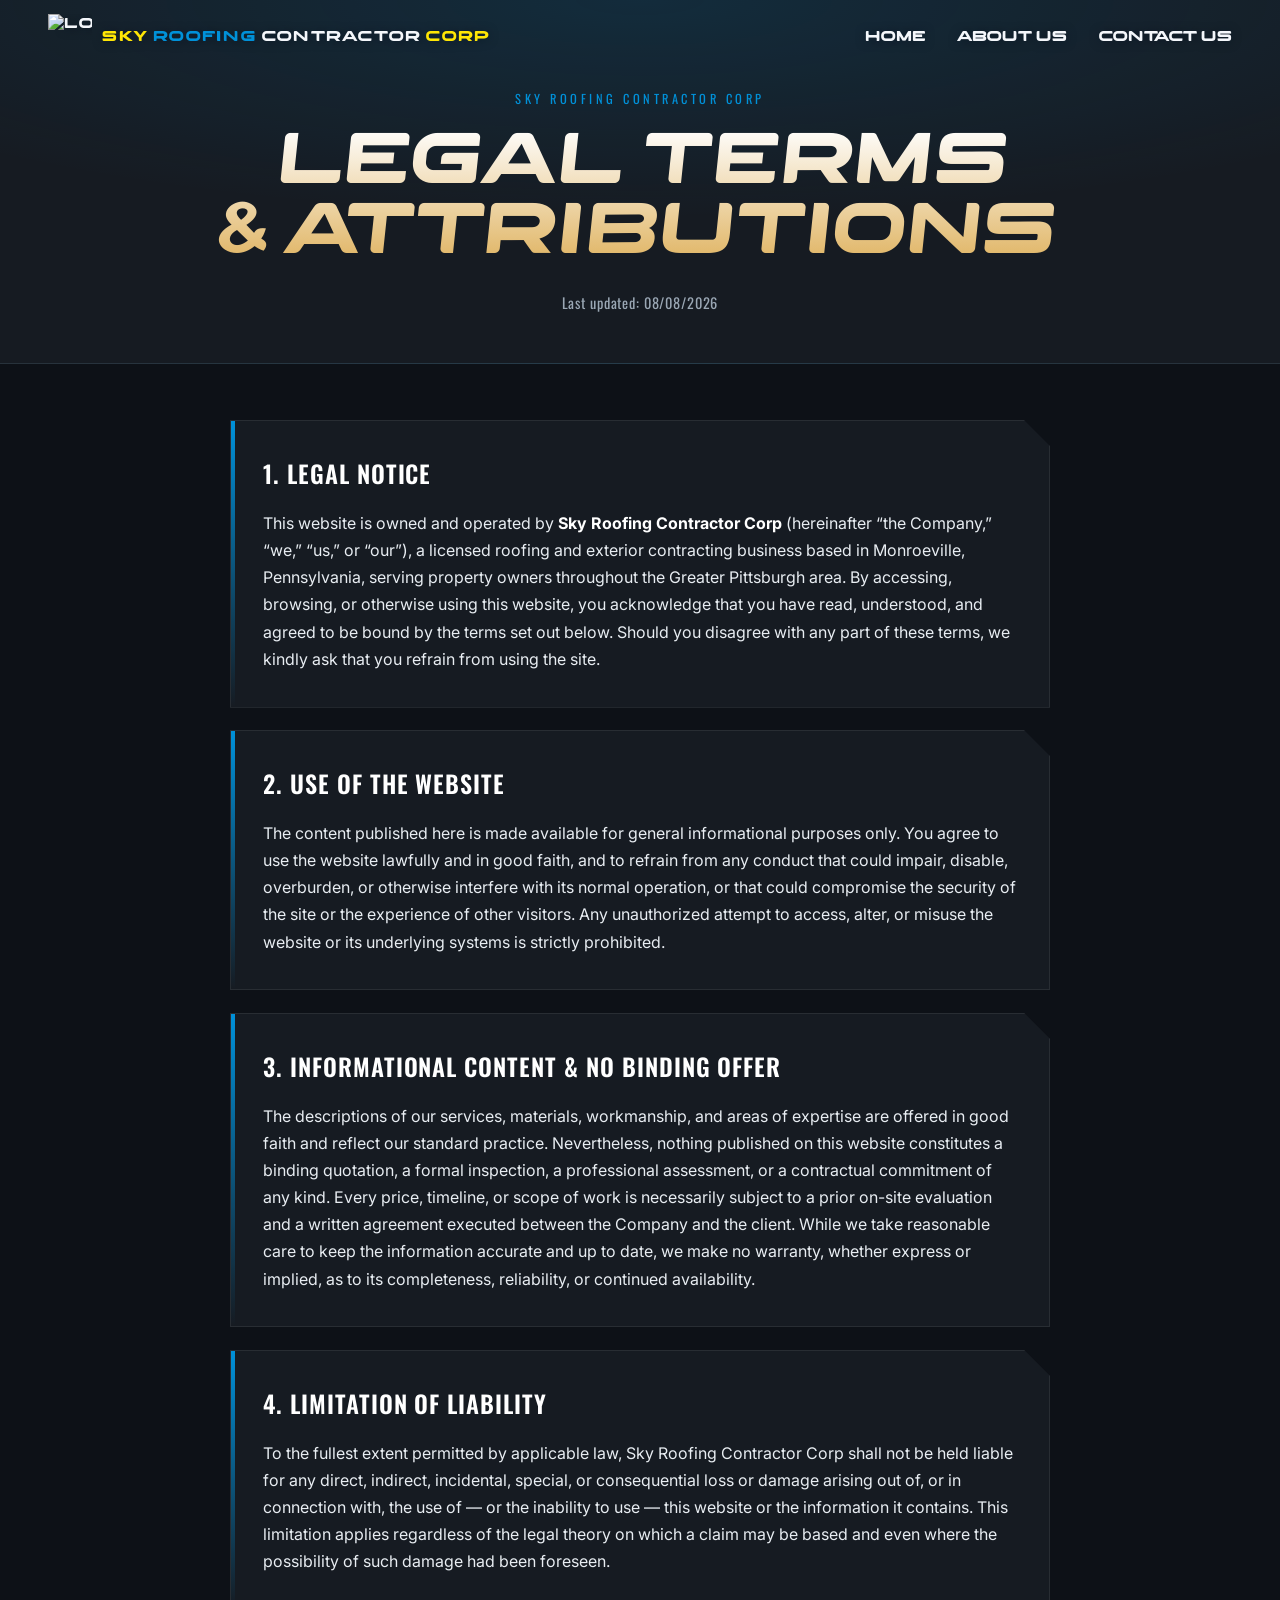
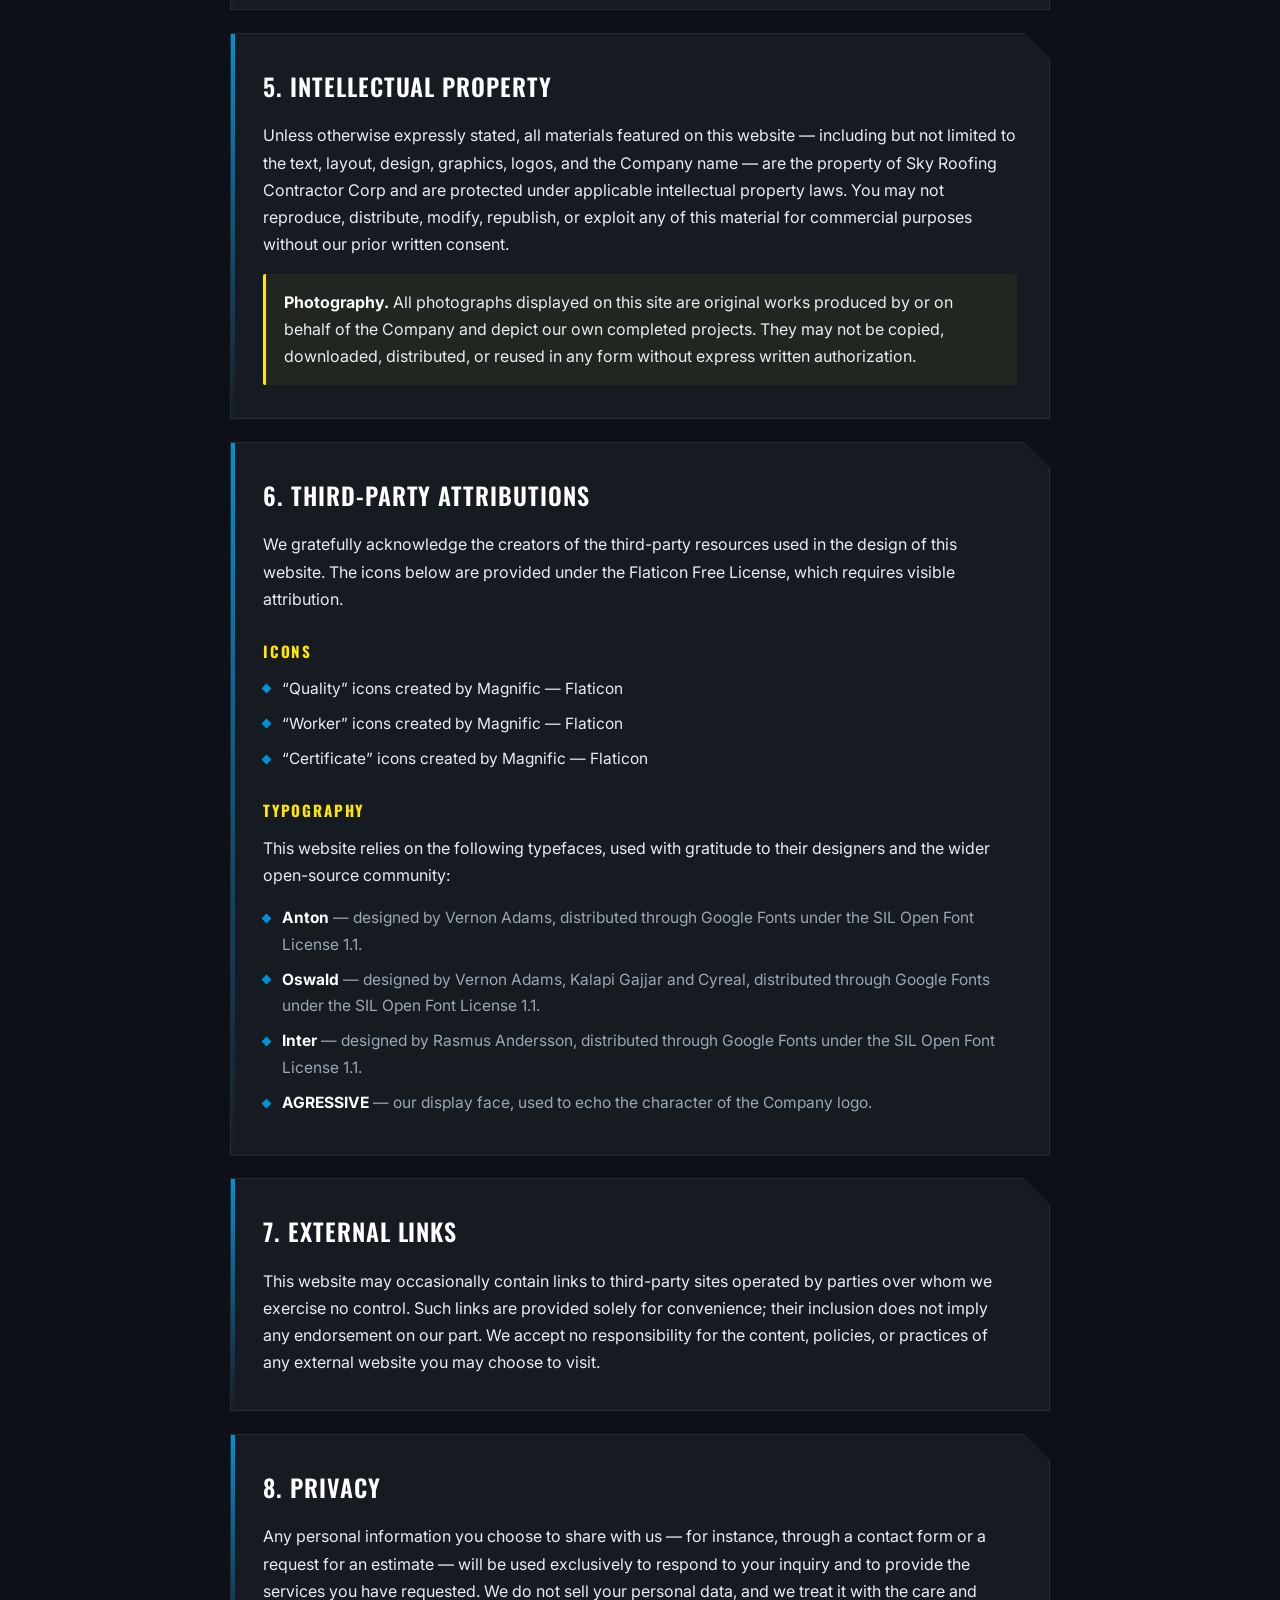
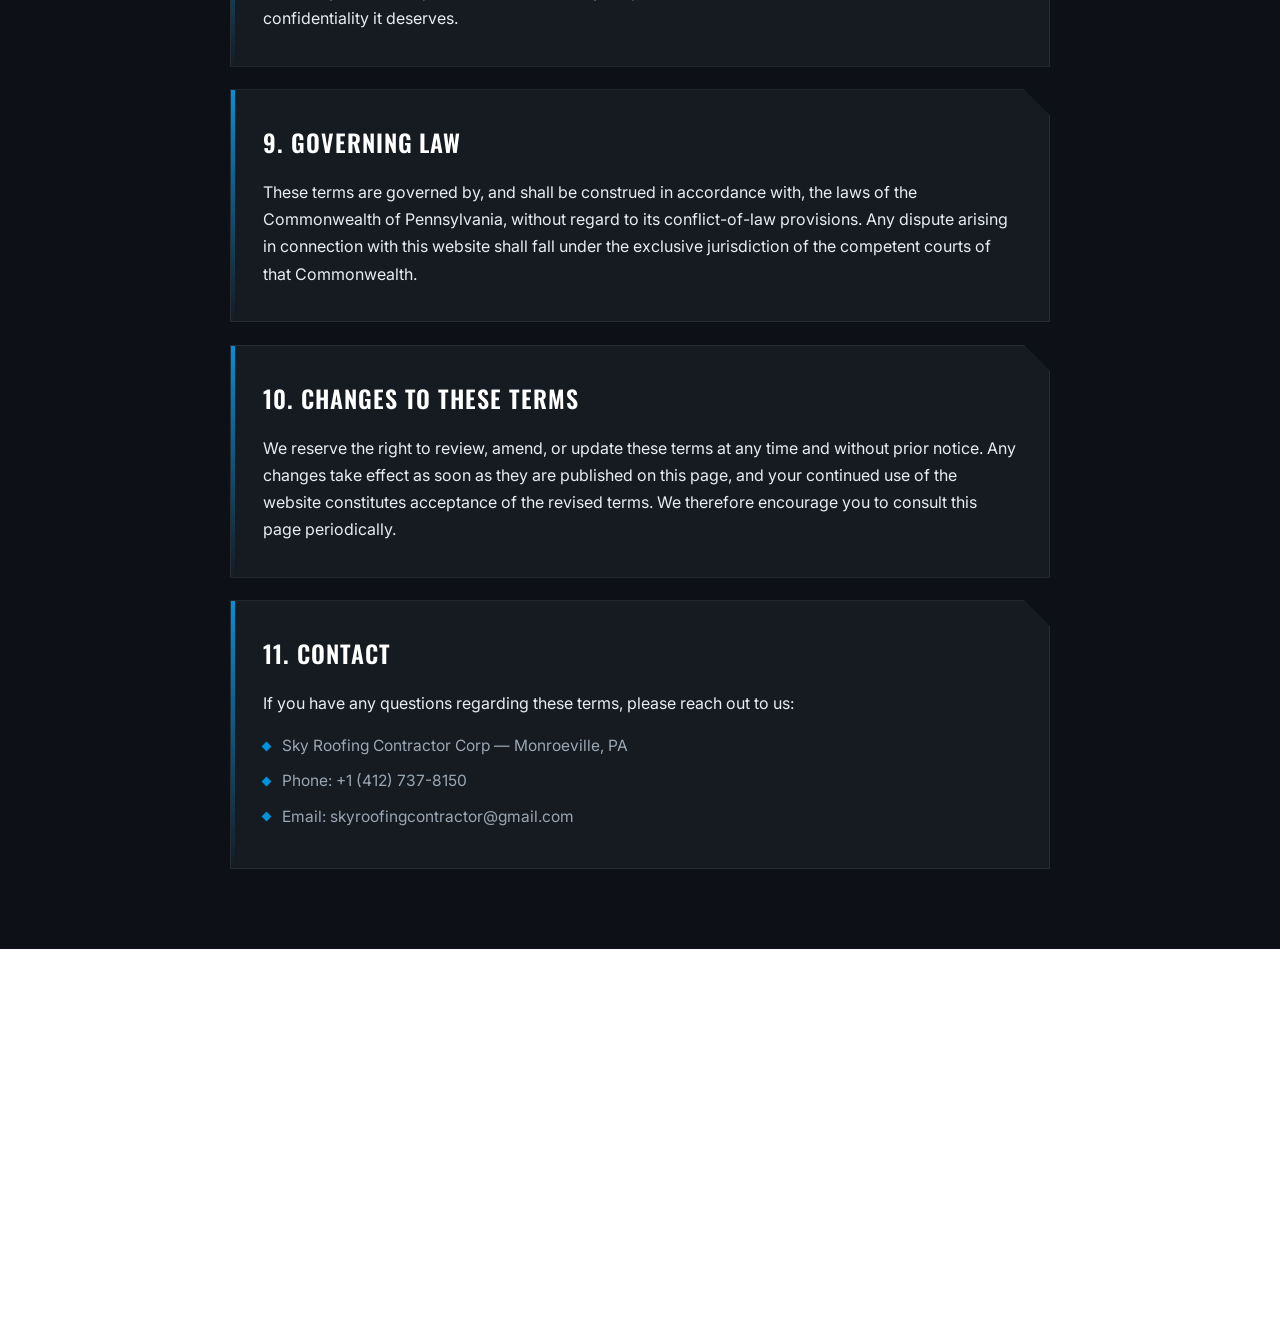
==== frontend/legal.html @ d08422c5 "Finalización v1 proyecto (Español/Inglés)" ====
<!DOCTYPE html>
<html lang="en">
<head>
  <meta charset="UTF-8" />
  <meta name="viewport" content="width=device-width, initial-scale=1.0" />
  <title>Legal Terms &amp; Attributions | Sky Roofing Contractor Corp</title>
  <meta name="description" content="Legal terms, intellectual property notice, and third-party attributions for the Sky Roofing Contractor Corp website." />

  <link rel="preconnect" href="https://fonts.googleapis.com" />
  <link rel="preconnect" href="https://fonts.gstatic.com" crossorigin />
  <link href="https://fonts.googleapis.com/css2?family=Anton&family=Oswald:wght@400;500;600;700&family=Inter:wght@400;500;600;700&display=swap" rel="stylesheet" />

  <link rel="stylesheet" href="style.css" />
  <link rel="stylesheet" href="barra_progreso.css" />
  <link rel="stylesheet" href="style_legal.css" />
</head>
<body>
  <header class="navbar" id="navbar">
        <a href="index.html" class="nav-logo">
            <img src="assets/logos/logo_skyroofing_1.png" alt="Logo Sky Roofing" class="logo-img">
            <span class="nav-name">
                <span class="y">SKY </span><span class="b">ROOFING </span><span class="w">CONTRACTOR </span><span class="y">CORP</span>
            </span>
        </a>
        <button class="nav-toggle" id="navToggle" aria-label="Open menu" aria-controls="navLinks" aria-expanded="false">
            <span></span><span></span><span></span>
        </button>
        <nav class="nav-links" id="navLinks">
            <a href="index.html">Home</a>
            <a href="index.html#about-us">About Us</a>
            <a href="index.html#contact-us">Contact Us</a>
        </nav>
    </header>

  <main class="legal">

    <section class="legal-hero">
      <p class="legal-eyebrow">Sky Roofing Contractor Corp</p>
      <h1 class="legal-title">Legal Terms<br>&amp; Attributions</h1>
      <p class="legal-updated">Last updated: 08/08/2026</p>
    </section>

    <div class="legal-body">

      <article class="legal-block">
        <h2>1. Legal Notice</h2>
        <p>
          This website is owned and operated by <strong>Sky Roofing Contractor Corp</strong>
          (hereinafter “the Company,” “we,” “us,” or “our”), a licensed roofing and exterior
          contracting business based in Monroeville, Pennsylvania, serving property owners
          throughout the Greater Pittsburgh area. By accessing, browsing, or otherwise using
          this website, you acknowledge that you have read, understood, and agreed to be bound
          by the terms set out below. Should you disagree with any part of these terms, we kindly
          ask that you refrain from using the site.
        </p>
      </article>

      <article class="legal-block">
        <h2>2. Use of the Website</h2>
        <p>
          The content published here is made available for general informational purposes only.
          You agree to use the website lawfully and in good faith, and to refrain from any conduct
          that could impair, disable, overburden, or otherwise interfere with its normal operation,
          or that could compromise the security of the site or the experience of other visitors.
          Any unauthorized attempt to access, alter, or misuse the website or its underlying systems
          is strictly prohibited.
        </p>
      </article>

      <article class="legal-block">
        <h2>3. Informational Content &amp; No Binding Offer</h2>
        <p>
          The descriptions of our services, materials, workmanship, and areas of expertise are
          offered in good faith and reflect our standard practice. Nevertheless, nothing published
          on this website constitutes a binding quotation, a formal inspection, a professional
          assessment, or a contractual commitment of any kind. Every price, timeline, or scope of
          work is necessarily subject to a prior on-site evaluation and a written agreement executed
          between the Company and the client. While we take reasonable care to keep the information
          accurate and up to date, we make no warranty, whether express or implied, as to its
          completeness, reliability, or continued availability.
        </p>
      </article>

      <article class="legal-block">
        <h2>4. Limitation of Liability</h2>
        <p>
          To the fullest extent permitted by applicable law, Sky Roofing Contractor Corp shall not
          be held liable for any direct, indirect, incidental, special, or consequential loss or
          damage arising out of, or in connection with, the use of — or the inability to use — this
          website or the information it contains. This limitation applies regardless of the legal
          theory on which a claim may be based and even where the possibility of such damage had
          been foreseen.
        </p>
      </article>

      <article class="legal-block">
        <h2>5. Intellectual Property</h2>
        <p>
          Unless otherwise expressly stated, all materials featured on this website — including but
          not limited to the text, layout, design, graphics, logos, and the Company name — are the
          property of Sky Roofing Contractor Corp and are protected under applicable intellectual
          property laws. You may not reproduce, distribute, modify, republish, or exploit any of
          this material for commercial purposes without our prior written consent.
        </p>
        <p class="legal-highlight">
          <strong>Photography.</strong> All photographs displayed on this site are original works
          produced by or on behalf of the Company and depict our own completed projects. They may
          not be copied, downloaded, distributed, or reused in any form without express written
          authorization.
        </p>
      </article>

      <article class="legal-block" id="attributions">
        <h2>6. Third-Party Attributions</h2>
        <p>
          We gratefully acknowledge the creators of the third-party resources used in the design of
          this website. The icons below are provided under the Flaticon Free License, which requires
          visible attribution.
        </p>

        <h3 class="credit-subhead">Icons</h3>
        <ul class="credit-list">
          <li>
            <a href="https://www.flaticon.es/iconos-gratis/calidad" title="calidad iconos" target="_blank" rel="noopener nofollow">
              “Quality” icons created by Magnific — Flaticon
            </a>
          </li>
          <li>
            <a href="https://www.flaticon.es/iconos-gratis/trabajador" title="trabajador iconos" target="_blank" rel="noopener nofollow">
              “Worker” icons created by Magnific — Flaticon
            </a>
          </li>
          <li>
            <a href="https://www.flaticon.es/iconos-gratis/certificado" title="certificado iconos" target="_blank" rel="noopener nofollow">
              “Certificate” icons created by Magnific — Flaticon
            </a>
          </li>
        </ul>

        <h3 class="credit-subhead">Typography</h3>
        <p>
          This website relies on the following typefaces, used with gratitude to their designers
          and the wider open-source community:
        </p>
        <ul class="credit-list">
          <li><strong>Anton</strong> — designed by Vernon Adams, distributed through Google Fonts under the SIL Open Font License 1.1.</li>
          <li><strong>Oswald</strong> — designed by Vernon Adams, Kalapi Gajjar and Cyreal, distributed through Google Fonts under the SIL Open Font License 1.1.</li>
          <li><strong>Inter</strong> — designed by Rasmus Andersson, distributed through Google Fonts under the SIL Open Font License 1.1.</li>
          <li><strong>AGRESSIVE</strong> — our display face, used to echo the character of the Company logo.</li>
        </ul>
      </article>

      <article class="legal-block">
        <h2>7. External Links</h2>
        <p>
          This website may occasionally contain links to third-party sites operated by parties over
          whom we exercise no control. Such links are provided solely for convenience; their inclusion
          does not imply any endorsement on our part. We accept no responsibility for the content,
          policies, or practices of any external website you may choose to visit.
        </p>
      </article>

      <article class="legal-block">
        <h2>8. Privacy</h2>
        <p>
          Any personal information you choose to share with us — for instance, through a contact
          form or a request for an estimate — will be used exclusively to respond to your inquiry
          and to provide the services you have requested. We do not sell your personal data, and we
          treat it with the care and confidentiality it deserves.
        </p>
      </article>

      <article class="legal-block">
        <h2>9. Governing Law</h2>
        <p>
          These terms are governed by, and shall be construed in accordance with, the laws of the
          Commonwealth of Pennsylvania, without regard to its conflict-of-law provisions. Any dispute
          arising in connection with this website shall fall under the exclusive jurisdiction of the
          competent courts of that Commonwealth.
        </p>
      </article>

      <article class="legal-block">
        <h2>10. Changes to These Terms</h2>
        <p>
          We reserve the right to review, amend, or update these terms at any time and without prior
          notice. Any changes take effect as soon as they are published on this page, and your
          continued use of the website constitutes acceptance of the revised terms. We therefore
          encourage you to consult this page periodically.
        </p>
      </article>

      <article class="legal-block">
        <h2>11. Contact</h2>
        <p>
          If you have any questions regarding these terms, please reach out to us:
        </p>
        <ul class="credit-list">
          <li>Sky Roofing Contractor Corp — Monroeville, PA</li>
          <li>Phone: +1 (412) 737-8150</li>
          <li>Email: skyroofingcontractor@gmail.com</li>
        </ul>
      </article>

    </div>
  </main>

    <footer class="footer">
        <div class="footer-main">
            <div class="footer-logo">
                <img src="assets/logos/logo_skyroofing_1.png" alt="Logo Sky Roofing" class="footer-logo-img">
            </div>
            <div class="footer-links">
                <h4>Navigation</h4>
                <a href="services.html">Services</a>
                <a href="index.html#about-us">About Us</a>
                <a href="index.html#contact-us">Contact Us</a>
            </div>
            <div class="footer-contact">
                <h4>Contact Information</h4>
                <p>
                    <img src="assets/iconos/location.svg" class="footer-icon" alt="location icon">
                    <span>Address: 4211 Norther Pike, Monroeville, PA 15146</span>
                </p>
                <p>
                    <img src="assets/iconos/mail.svg" class="footer-icon" alt="mail icon">
                    <span>e-mail: skyroofingcontractorcorp@gmail.com</span>
                </p>
                <p>
                    <img src="assets/iconos/phone.svg" class="footer-icon" alt="phone icon">
                    <span>Phone: +1 (412) 275-9995</span>
                </p>
            </div>
            <div class="footer-social">
                <h4>Follow us in our social media!</h4>
                <a href="" target="_blank" class="footer-social-link">
                    <img src="assets/iconos/facebook.svg" alt="Facebook" class="footer-social-icon">
                    <span>Facebook</span>
                </a>
                <a href="" target="_blank" class="footer-social-link">
                    <img src="assets/iconos/instagram.svg" alt="Instagram" class="footer-social-icon">
                    <span>Instagram</span>
                </a>
                <a href="" target="_blank" class="footer-social-link">
                    <img src="assets/iconos/whatsapp.svg" alt="WhatsApp" class="footer-social-icon">
                    <span>WhatsApp</span>
                </a>
            </div>
        </div>
        <div class="footer-bottom">
            <p>&copy; 2026 Sky Roofing Contractor Corp. All rights reserved.</p>
            <button class="atribuciones" id="atribuciones" onclick="window.location.href='legal.html'">Legal y créditos</button>
        </div>
    </footer>
  <script src="barra_progreso.js"></script>
  <script>
    document.getElementById('year').textContent = new Date().getFullYear();
  </script>
</body>
</html>
---- frontend/style.css ----
@import url('https://fonts.googleapis.com/css2?family=Oswald:wght@400;500;600;700&family=Inter:wght@400;500;600&display=swap');

@font-face {
    font-family: 'AGRESSIVE';
    src: url(assets/fonts/agressive/AGRESSIVE.otf) format('opentype');
    font-weight: normal;
    font-style: normal;
    font-display: swap;
}
@font-face {
    font-family: 'Inter-Light-BETA.otf';
    src: url('assets/fonts/Inter-Light-BETA.otf') format('opentype');
    font-weight: normal;
    font-style: normal;
    font-display: swap;
}

:root {
    --blue: #0091d9;
    --yellow: #ffe605;
    --white: #f4f7fb;
    --black: #121212;

    --darkblue: #00314a;

    --nav-h: 72px;
    --ink:#0e0f12;
    --steel:#15181d;
    --panel:#1b1f26;
    --panel-2:#22272f;
    --muted:#98a2ad;
    --line:#2a303a;
}

html {
    scroll-behavior: smooth;
}

body {
    margin: 0;
    font-family: 'Inter', system-ui, sans-serif;
    color: var(--white);
}

.sr-only {
    position: absolute;
    width: 1px; height: 1px;
    padding: 0; margin: -1px;
    overflow: hidden;
    clip: rect(0 0 0 0);
    white-space: nowrap;
    border: 0;
}

.y { color: var(--yellow); }
.b { color: var(--blue); }
.w { color: var(--white); }

main {
    background: url(assets/fondo_gemini.png) no-repeat center center fixed;
    background-size: cover;
    padding-top: 0;
    z-index: 1;
    position: relative;
    min-height: 100vh;
}
a {
    text-decoration: none;
    color: var(--white);
}
.navbar {
    position: fixed;
    top: 0; left: 0; right: 0;
    z-index: 50;
    display: flex;
    align-items: center;
    justify-content: space-between;
    gap: 1rem;
    height: var(--nav-h);
    padding: 0 clamp(1rem, 4vw, 3rem);
    background: transparent;
    transition: background 0.3s ease, box-shadow 0.3s ease;
}
.navbar.is-scrolled {
    background: rgba(11, 17, 32, 0.92);
    backdrop-filter: blur(10px);
    box-shadow: 0 8px 24px rgba(0, 0, 0, 0.35);
}

.navbar:not(.is-scrolled) .nav-logo,
.navbar:not(.is-scrolled) .nav-links a {
    text-shadow: 0 1px 10px rgba(0, 20, 35, 0.55);
}

.nav-logo {
    display: flex;
    align-items: center;
    gap: 0.65rem;
    font-family: 'AGRESSIVE';
    font-size: 0.95rem;
    letter-spacing: 0.08em;
    white-space: nowrap;
}
.nav-logo img { width: 44px; height: 44px; object-fit: contain; }

.nav-links {
    display: flex;
    font-family: 'AGRESSIVE';
    align-items: center;
    gap: clamp(1rem, 2.5vw, 2rem);
    font-size: 0.95rem;
}

.nav-links > a:not(.nav-cta) {
    position: relative;
    padding: 0.35rem 0;
}
.nav-links > a:not(.nav-cta)::after {
    content: "";
    position: absolute;
    left: 0; bottom: 0;
    width: 100%; height: 3px;
    background: linear-gradient(90deg, var(--blue), var(--yellow));
    transform: scaleX(0);
    transform-origin: left;
    transition: transform 0.25s ease;
}
.nav-links > a:not(.nav-cta):hover::after { transform: scaleX(1); }

.nav-toggle {
    display: none;
    flex-direction: column;
    gap: 5px;
    background: none;
    border: 0;
    cursor: pointer;
    padding: 8px;
}
.nav-toggle span {
    width: 26px; height: 3px;
    background: var(--white);
    border-radius: 2px;
    transition: transform 0.25s ease, opacity 0.25s ease;
}
.nav-toggle.is-open span:nth-child(1) { transform: translateY(8px) rotate(45deg); }
.nav-toggle.is-open span:nth-child(2) { opacity: 0; }
.nav-toggle.is-open span:nth-child(3) { transform: translateY(-8px) rotate(-45deg); }

.hero {
    position: relative;
    min-height: 100svh;
    display: flex;
    flex-direction: column;
    justify-content: flex-end;
    align-items: center;
    overflow: hidden;
    text-align: center;
    padding: calc(var(--nav-h) + 2rem) 1.5rem clamp(2.5rem, 6vh, 4.5rem);
}
.hero::before {
    content: "";
    position: absolute;
    inset: 0;
    background: url(assets/hero_gemini.png) no-repeat center 40%;
    background-size: cover;
    transform: scale(1.08);
    animation: heroZoom 18s ease-out forwards;
    z-index: 0;
}
.hero::after {
    content: "";
    position: absolute;
    inset: 0;
    background: linear-gradient(
        to bottom,
        rgba(0, 20, 35, 0.62) 0%,
        rgba(0, 20, 35, 0.00) 26%,
        rgba(0, 20, 35, 0.00) 46%,
        rgba(0, 25, 45, 0.72) 82%,
        var(--darkblue) 100%
    );
    z-index: 1;
}

.hero-content {
    position: relative;
    z-index: 2;
    display: flex;
    flex-direction: column;
    align-items: center;
    gap: 1.4rem;
    max-width: 720px;
}

.hero-eyebrow {
    margin: 0;
    font-family: 'Oswald', sans-serif;
    font-weight: 500;
    text-transform: uppercase;
    letter-spacing: 0.14em;
    font-size: clamp(0.95rem, 1.8vw, 1.25rem);
    color: var(--white);
    text-shadow: 0 2px 14px rgba(0, 0, 0, 0.55);
}
.hero-eyebrow .hl { color: var(--yellow); font-weight: 700; }

.hero-accent {
    display: block;
    width: 68px;
    height: 4px;
    border-radius: 2px;
    background: linear-gradient(90deg, var(--blue), var(--yellow));
    box-shadow: 0 0 18px rgba(255, 230, 5, 0.35);
}

.hero-cta {
    display: flex;
    flex-wrap: wrap;
    justify-content: center;
    gap: 0.9rem;
    margin-top: 0.2rem;
}

.btn {
    display: inline-flex;
    align-items: center;
    gap: 0.55rem;
    font-family: 'Oswald', sans-serif;
    font-weight: 600;
    text-transform: uppercase;
    letter-spacing: 0.06em;
    font-size: 1rem;
    line-height: 1;
    padding: 0.95rem 1.6rem;
    border-radius: 10px;
    cursor: pointer;
    transition: transform 0.18s ease, box-shadow 0.18s ease,
                background 0.18s ease, border-color 0.18s ease, color 0.18s ease;
}
.btn img { width: 20px; height: 20px; }

.btn-primary {
    background: var(--yellow);
    color: var(--black);
    box-shadow: 0 12px 26px rgba(255, 230, 5, 0.28);
}
.btn-primary:hover {
    transform: translateY(-2px);
    box-shadow: 0 16px 32px rgba(255, 230, 5, 0.40);
}

.btn-ghost {
    color: var(--white);
    background: rgba(255, 255, 255, 0.06);
    border: 2px solid rgba(244, 247, 251, 0.55);
    padding: calc(0.95rem - 2px) calc(1.6rem - 2px);
    backdrop-filter: blur(4px);
}
.btn-ghost:hover {
    transform: translateY(-2px);
    color: var(--yellow);
    border-color: var(--yellow);
}
.hero-trust {
    list-style: none;
    margin: 0.3rem 0 0;
    padding: 0;
    display: flex;
    flex-wrap: wrap;
    justify-content: center;
    gap: 0.4rem 1.4rem;
    font-family: 'Oswald', sans-serif;
    text-transform: uppercase;
    letter-spacing: 0.09em;
    font-size: 0.74rem;
    font-weight: 500;
    color: rgba(244, 247, 251, 0.85);
}
.hero-trust li { position: relative; }
.hero-trust li:not(:first-child)::before {
    content: "•";
    position: absolute;
    left: -0.85rem;
    color: var(--yellow);
    opacity: 0.75;
}

@keyframes heroZoom {
    from { transform: scale(1.08); }
    to   { transform: scale(1.00); }
}
@keyframes heroRise {
    from { opacity: 0; transform: translateY(18px); }
    to   { opacity: 1; transform: none; }
}
.hero-content > * { animation: heroRise 0.7s cubic-bezier(0.2, 0.7, 0.2, 1) both; }
.hero-eyebrow { animation-delay: 0.15s; }
.hero-accent  { animation-delay: 0.28s; }
.hero-cta     { animation-delay: 0.40s; }
.hero-trust   { animation-delay: 0.55s; }

@media (prefers-reduced-motion: reduce) {
    .hero::before { animation: none; transform: none; }
    .hero-content > * { animation: none; }
}

@media (max-width: 900px) {
    .nav-toggle { display: flex; }
    .nav-links {
        position: fixed;
        top: var(--nav-h);
        left: 0; right: 0;
        flex-direction: column;
        gap: 0;
        background: rgba(11, 17, 32, 0.97);
        backdrop-filter: blur(10px);
        padding: 0.5rem clamp(1rem, 4vw, 3rem) 1.25rem;
        transform: translateY(-130%);
        transition: transform 0.3s ease;
        box-shadow: 0 20px 40px rgba(0, 0, 0, 0.4);
    }
    .nav-links.is-open { transform: translateY(0); }
    .nav-links a {
        width: 100%;
        padding: 0.9rem 0;
        border-bottom: 1px solid rgba(255, 255, 255, 0.08);
        text-shadow: none;
    }
    .hero::before { background-position: center center; }
}

.sky-servicios{
    background:
      radial-gradient(1200px 400px at 80% -10%, rgba(46,125,209,.10), transparent 60%),
      var(--ink);
    color:var(--white);
    padding:110px 24px 120px;
}

.sky-wrap{max-width:1180px;margin:0 auto;}
 
.sky-eyebrow{
    display:inline-flex;
    align-items:center;
    gap:10px;
    font-family:'Oswald',sans-serif;
    font-weight:600;
    letter-spacing:.28em;
    text-transform:uppercase;
    font-size:.72rem;
    color:var(--yellow);
    margin:0 0 14px;
}
.sky-eyebrow::before{content:"";width:28px;height:2px;background:var(--yellow);display:inline-block;}
.sky-title{
    font-family:'AGRESSIVE',sans-serif;
    font-weight:400;
    font-size:clamp(2.4rem,6vw,4.4rem);
    line-height:.92;
    text-transform:uppercase;
    margin:0 0 18px;
    letter-spacing:.01em;
}

.sky-title .hl{
    background:linear-gradient(180deg,#FFE27A 0%,var(--yellow) 45%,#C98F04 100%);
    -webkit-background-clip:text;background-clip:text;color:transparent;
    filter:drop-shadow(0 2px 0 rgba(0,0,0,.35));
}

.sky-intro{
    max-width:620px;color:var(--muted);font-size:1.02rem;line-height:1.65;margin:0 0 52px;
}
.sky-grid{
    display:grid;
    grid-template-columns:repeat(2,1fr);
    gap:18px;
}
.sky-card{
    position:relative;
    background:linear-gradient(180deg,var(--panel) 0%,var(--steel) 100%);
    border:1px solid var(--line);
    padding:30px 26px 28px;
    clip-path:polygon(0 22px, 34px 0, 100% 0, 100% 100%, 0 100%);
    overflow:hidden;
    transition:transform .35s cubic-bezier(.2,.7,.2,1), border-color .35s, background .35s;
}
.sky-card::after{
    content:"";position:absolute;left:0;top:22px;bottom:0;width:4px;
    background:var(--yellow);opacity:.0;transition:opacity .35s;
}
.sky-card:hover{
    transform:translateY(-6px);
    border-color:#39424f;
    background:linear-gradient(180deg,var(--panel-2) 0%,var(--panel) 100%);
}
.sky-card:hover::after{opacity:1;}
 
.sky-card.is-feature{grid-column:span 2;background:linear-gradient(120deg,#1c2530 0%,var(--steel) 70%);}
.sky-card.is-feature .sky-card-desc{max-width:440px;}
 
.sky-ico{
    width:46px;height:46px;color:var(--yellow);margin-bottom:20px;
    display:flex;align-items:center;justify-content:center;
}
.sky-ico svg{width:100%;height:100%;stroke:currentColor;fill:none;stroke-width:1.6;}
.sky-card-name{
    font-family:'Oswald',sans-serif;font-weight:600;text-transform:uppercase;
    letter-spacing:.04em;font-size:1.28rem;margin:0 0 8px;color:var(--white);
}
.sky-card-desc{color:var(--muted);font-size:.94rem;line-height:1.55;margin:0;}
 
.sky-foot{
    display:flex;align-items:center;justify-content:space-between;gap:24px;
    flex-wrap:wrap;margin-top:44px;padding-top:30px;border-top:1px solid var(--line);
}
.sky-foot p{margin:0;color:var(--muted);font-size:.96rem;}
.sky-btn{
    display:inline-flex;align-items:center;gap:12px;
    font-family:'Oswald',sans-serif;font-weight:700;text-transform:uppercase;
    letter-spacing:.06em;font-size:.92rem;text-decoration:none;
    background:var(--yellow);color:#141414;
    padding:15px 26px;clip-path:polygon(10px 0,100% 0,calc(100% - 10px) 100%,0 100%);
    transition:transform .25s, box-shadow .25s;
}
.sky-btn svg{width:18px;height:18px;stroke:currentColor;fill:none;stroke-width:2.2;transition:transform .25s;}
.sky-btn:hover{transform:translateY(-2px);box-shadow:0 10px 24px -8px rgba(255,198,26,.5);}
.sky-btn:hover svg{transform:translateX(4px);}
 
@media (max-width:860px){
    .sky-grid{grid-template-columns:repeat(2,1fr);}
    .sky-card.is-feature{grid-column:span 2;}
}
@media (max-width:560px){
    .sky-servicios{padding:80px 18px 90px;}
    .sky-grid{grid-template-columns:1fr;}
    .sky-card.is-feature{grid-column:span 1;}
}
@media (prefers-reduced-motion:reduce){
    .sky-card,.sky-btn,.sky-btn svg{transition:none;}
}
a:focus-visible,.sky-btn:focus-visible{outline:3px solid var(--blue);outline-offset:3px;}

#contact-us {
    display: flex;
    flex-direction: column;
    background: radial-gradient(circle at 78% 28%, rgba(14, 15, 18, .85) 0%, rgba(14, 15, 18, .5) 50%, transparent 150%),
        url(assets/fondo_gemini_2.png) no-repeat center 100%;
    background-size: cover;
    padding-bottom: 60px;
}
.contact-info-container {
    display: flex;
    justify-content: center;
    align-items: center;
    flex-wrap: wrap;
    padding: 40px 24px 60px;
    gap: 40px;
}
.contact-titulo {
    font-family: 'AGRESSIVE', sans-serif;
    text-transform: uppercase;
    font-size: 45px;
    line-height: .92;
    margin: 0;
    letter-spacing: .01em;
    text-align: center;
    padding-top: 40px;
}
.contact-titulo h2 {
    background: linear-gradient(180deg,var(--sky-accent), var(--sky-accent-2), var(--sky-accent));
    color: transparent;
    -webkit-background-clip: text;
    background-clip: text;
}
.contact-info span {
    display: flex;
    align-items: center;
    gap: 8px;
    font-family: 'Inter-Light-BETA.otf', sans-serif;
    font-size: 20px;
    color: var(--sky-text);
}
.contact-social {
    display: flex;
    flex-direction: column;
    align-items: center;
    gap: 20px;
    margin-top: 12px;
}
.contact-social h3 {
    font-family: 'AGRESSIVE', sans-serif;
    text-transform: uppercase;
    font-size: 24px;
    letter-spacing: 1px;
    margin: 0 0 8px;
    color: var(--yellow);
}
.contact-social-btns {
    display: flex;
    flex-wrap: wrap;
    justify-content: center;
    gap: 16px;
}

.contact-social-btn {
    display: inline-flex;
    align-items: center;
    gap: 10px;
    padding: 13px 24px;
    border: 1px solid var(--line);
    border-radius: 999px;
    background: linear-gradient(180deg, var(--panel-2) 0%, var(--panel) 100%);
    color: var(--white);
    font-family: 'Inter-Light-BETA.otf', sans-serif;
    font-size: 15px;
    font-weight: 600;
    letter-spacing: .04em;
    text-transform: uppercase;
    cursor: pointer;
    transition: transform .25s ease, box-shadow .25s ease,
        border-color .25s ease, background .25s ease, color .25s ease;
}

.contact-social-icon {
    width: 20px;
    height: 20px;
    object-fit: contain;
    filter: brightness(0) invert(1);
    transition: filter .25s ease, transform .25s ease;
}

.contact-social-btn:hover,
.contact-social-btn:focus-visible {
    transform: translateY(-3px);
    border-color: var(--sky-accent);
    background: linear-gradient(180deg, var(--panel) 0%, var(--panel-2) 100%);
    color: var(--sky-accent-2);
    box-shadow: 0 12px 26px -10px rgba(245, 166, 35, .45);
}

.contact-social-btn:hover .contact-social-icon,
.contact-social-btn:focus-visible .contact-social-icon {
    filter: invert(84%) sepia(59%) saturate(1000%) hue-rotate(1deg) brightness(105%);
    transform: scale(1.1);
}

.contact-social-btn:active {
    transform: translateY(-1px) scale(.97);
}

.contact-social-btn:focus-visible {
    outline: 3px solid var(--blue);
    outline-offset: 3px;
}

@media (prefers-reduced-motion: reduce) {
    .contact-social-btn,
    .contact-social-icon {
        transition: none;
    }
}
footer {
    position: sticky;
    bottom: 0;
    left: 0;
    width: 100%;

    background: var(--steel);
    display: grid;
    padding-top: 40px;
}

.footer-main {
    display: flex;
    justify-content: center;
    align-items: flex-start;
    gap: 60px;
    padding-bottom: 40px;
}
.footer-logo {
    display: flex;
    height: 200px;
}
.footer-logo img {
    height: 100%;
    width: auto;
    object-fit: contain;
}
.footer-logo:hover{
    transform: scale(1.05);
}

.footer-links {
    display: flex;
    flex-direction: column;
    gap: 10px;
    margin-left: 40px;
}

.footer-links h4 {
    color: var(--yellow);
    font-family: 'AGRESSIVE', sans-serif;
    font-size: 16px;
    font-weight: 700;
    letter-spacing: 1px;
    margin-bottom: 10px;
}

.footer-links a {
    color: #ffffff;
    text-decoration: none;
    font-family: 'Inter-Light-BETA.otf', sans-serif;
    font-size: 16px;
    font-weight: 600;
    letter-spacing: 1px;
    position: relative;
    padding: 5px 0;
    transition: color 0.3s ease;
}

.footer-links a:hover {
    color: var(--yellow);
}

.footer-links a::after {
    content: '';
    position: absolute;
    width: 100%;
    transform: scaleX(0);
    height: 2px;
    bottom: 0;
    left: 0;
    background-color: var(--blue);
    transform-origin: bottom right;
    transition: transform 0.25s ease-out;
}

.footer-links a:hover::after {
    transform: scaleX(1);
    transform-origin: bottom left;
}

.footer-contact {
    display: flex;
    flex-direction: column;
    margin-left: 40px;
    max-width: 320px;
}

.footer-contact h4 {
    color: var(--yellow);
    font-family: 'AGRESSIVE', sans-serif;
    font-size: 16px;
    font-weight: 700;
    letter-spacing: 1px;
    margin-bottom: 10px;
}

.footer-contact p {
    display: flex;
    align-items: flex-start;
    gap: 8px;
    margin: 5px 0;
}

.footer-icon {
    flex-shrink: 0;
    width: 20px;
    height: 20px;
}

.footer-contact p span {
    flex: 1;
    font-family: 'Inter-Light-BETA.otf', sans-serif;
    min-width: 0;
}

.footer-social {
    display: flex;
    gap: 10px;
    flex-direction: column;
}

.footer-social h4 {
    color: var(--yellow);
    font-family: 'AGRESSIVE', sans-serif;
    font-size: 16px;
    font-weight: 700;
    letter-spacing: 1px;
    margin-bottom: 10px;
}
.footer-social-icon {
    display: flex;
    gap: 8px;
    width: 18px;
    height: 18px;
    object-fit: contain;
    filter: brightness(0) invert(1);
    transition: filter 0.3s ease;
}

.footer-social a {
    gap: 20px;
    display: flex;
    align-items: center;
    color: #ffffff;
    text-decoration: none;
    font-family: 'Inter-Light-BETA.otf', sans-serif;
    font-size: 16px;
    font-weight: 600;
    letter-spacing: 1px;
    position: relative;
    padding: 5px 0;
    transition: color 0.3s ease;
}

.footer-social a:hover {
    color: var(--yellow);
}

.footer-social a::after {
    content: '';
    position: absolute;
    width: 100%;
    height: 2px;
    bottom: 0;
    transform: scaleX(0);
    left: 0;
    background-color: var(--blue);
    transform-origin: bottom right;
    transition: transform 0.25s ease-out;
}

.footer-social a:hover::after {
    transform: scaleX(1);
    transform-origin: bottom left;
}

.footer-social a:hover .footer-social-icon {
    filter: invert(84%) sepia(59%) saturate(1000%) hue-rotate(1deg) brightness(105%);
}

.footer-bottom {
    background: linear-gradient(180deg, rgba(14, 21, 38, 0.94) 0%, rgba(4, 18, 52, 0.94) 300%);
    text-align: center;
    padding: 20px 0;
    border-top: 2px solid #222222;
    color: #aaaaaa;
    font-size: 14px;
}
---- frontend/barra_progreso.css ----
:root {
    --blue: #0091d9;
    --yellow: #ffe605;
}

#barra-progreso {
  position: fixed;      /* se queda pegada aunque hagas scroll */
  top: 0;
  left: 0;
  height: 4px;
  width: 0%;            /* empieza en 0 */
  background: var(--blue);  /* el color de tu marca */
  z-index: 9999;        /* siempre por encima de todo */
  transition: width 0.1s linear;
}
---- frontend/style_legal.css ----
:root {
  --sky-dark:     #0d1117;
  --sky-panel:    #161b22;
  --sky-accent:   #0091d9;
  --sky-accent-2: #ffe605;
  --sky-gold:     #d9a441;
  --sky-line:     rgba(255, 255, 255, .08);
  --sky-text:     #e8edf2;
  --sky-muted:    #9aa7b4;
}

.legal {
  background: var(--sky-dark);
  color: var(--sky-text);
  font-family: "Inter", system-ui, sans-serif;
  line-height: 1.7;
  padding-bottom: 5rem;
}

.legal-hero {
  position: relative;
  padding: 5.5rem 1.5rem 3rem;
  text-align: center;
  border-bottom: 1px solid var(--sky-line);
  background:
    radial-gradient(120% 100% at 50% 0%, rgba(0,145,217,.14), transparent 60%),
    var(--sky-panel);
}

.legal-eyebrow {
  font-family: "Oswald", sans-serif;
  text-transform: uppercase;
  letter-spacing: .28em;
  font-size: .78rem;
  color: var(--sky-accent);
  margin: 0 0 1rem;
}

.legal-title {
  font-family: "AGRESSIVE", "Anton", sans-serif;
  font-weight: 400;
  text-transform: uppercase;
  font-size: clamp(2.4rem, 7vw, 4.6rem);
  line-height: .95;
  letter-spacing: .01em;
  margin: 0 auto;
  transform: skewX(-6deg);
  background: linear-gradient(180deg, #ffffff 0%, var(--sky-gold) 120%);
  -webkit-background-clip: text;
  background-clip: text;
  color: transparent;
}

.legal-updated {
  margin: 1.6rem 0 0;
  font-family: "Oswald", sans-serif;
  letter-spacing: .06em;
  font-size: .9rem;
  color: var(--sky-muted);
}

.legal-body {
  max-width: 820px;
  margin: 0 auto;
  padding: 3.5rem 1.5rem 0;
  display: flex;
  flex-direction: column;
  gap: 1.4rem;
}

.legal-block {
  position: relative;
  background: var(--sky-panel);
  border: 1px solid var(--sky-line);
  padding: 2rem 2rem 2.1rem;
  clip-path: polygon(0 0, calc(100% - 26px) 0, 100% 26px, 100% 100%, 0 100%);
}

.legal-block::before {
  content: "";
  position: absolute;
  top: 0;
  left: 0;
  width: 4px;
  height: 100%;
  transform: scaleX(1);
  background: linear-gradient(180deg, var(--sky-accent), transparent);
}

.legal-block h2 {
  font-family: "Oswald", sans-serif;
  text-transform: uppercase;
  font-weight: 600;
  letter-spacing: .04em;
  font-size: clamp(1.15rem, 2.6vw, 1.5rem);
  margin: 0 0 1rem;
  color: #fff;
}

.legal-block p {
  margin: 0 0 1rem;
  color: var(--sky-text);
  font-size: 1rem;
}

.legal-block p:last-child { margin-bottom: 0; }

.legal-block strong { color: #fff; }

.legal-highlight {
  border-left: 3px solid var(--sky-accent-2);
  padding: .9rem 1.1rem;
  background: rgba(255, 230, 5, .05);
  border-radius: 2px;
}

.credit-subhead {
  font-family: "Oswald", sans-serif;
  text-transform: uppercase;
  letter-spacing: .12em;
  font-size: .95rem;
  color: var(--sky-accent-2);
  margin: 1.6rem 0 .7rem;
}

.credit-list {
  list-style: none;
  margin: 0 0 .3rem;
  padding: 0;
  display: flex;
  flex-direction: column;
  gap: .55rem;
}

.credit-list li {
  position: relative;
  padding-left: 1.2rem;
  color: var(--sky-muted);
  font-size: .97rem;
}

.credit-list li::before {
  content: "";
  position: absolute;
  left: 0;
  top: .62em;
  width: 7px;
  height: 7px;
  background: var(--sky-accent);
  transform: rotate(45deg);
}

.credit-list a {
  color: var(--sky-text);
  text-decoration: none;
  border-bottom: 1px solid transparent;
  transition: color .2s ease, border-color .2s ease;
}

.credit-list a:hover,
.credit-list a:focus-visible {
  color: var(--sky-accent);
  border-color: var(--sky-accent);
}

a:focus-visible,
.legal-block a:focus-visible {
  outline: 2px solid var(--sky-accent-2);
  outline-offset: 3px;
}

@media (prefers-reduced-motion: reduce) {
  * { transition: none !important; animation: none !important; }
}

@media (max-width: 600px) {
  .legal-hero { padding-top: 4rem; }
  .legal-block { padding: 1.5rem 1.35rem 1.6rem; }
  .legal-block h2 { letter-spacing: .02em; }
}
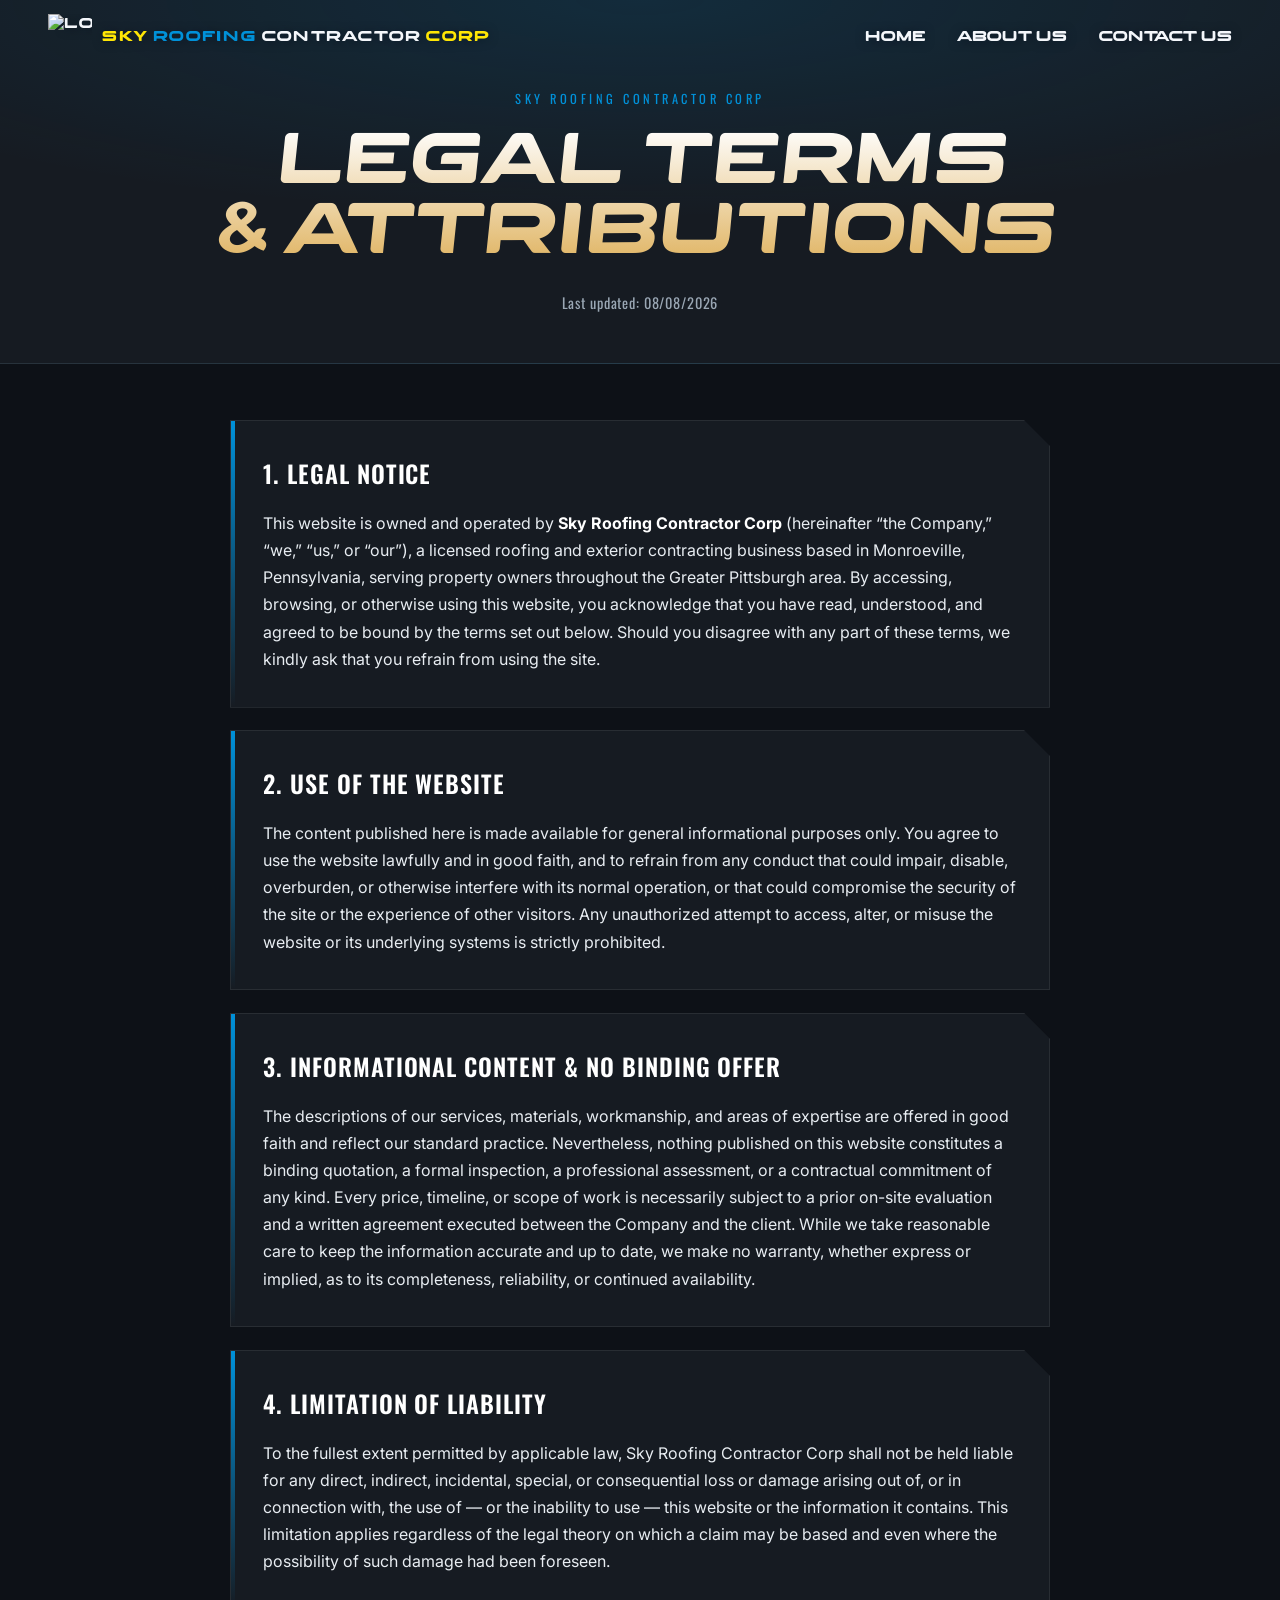
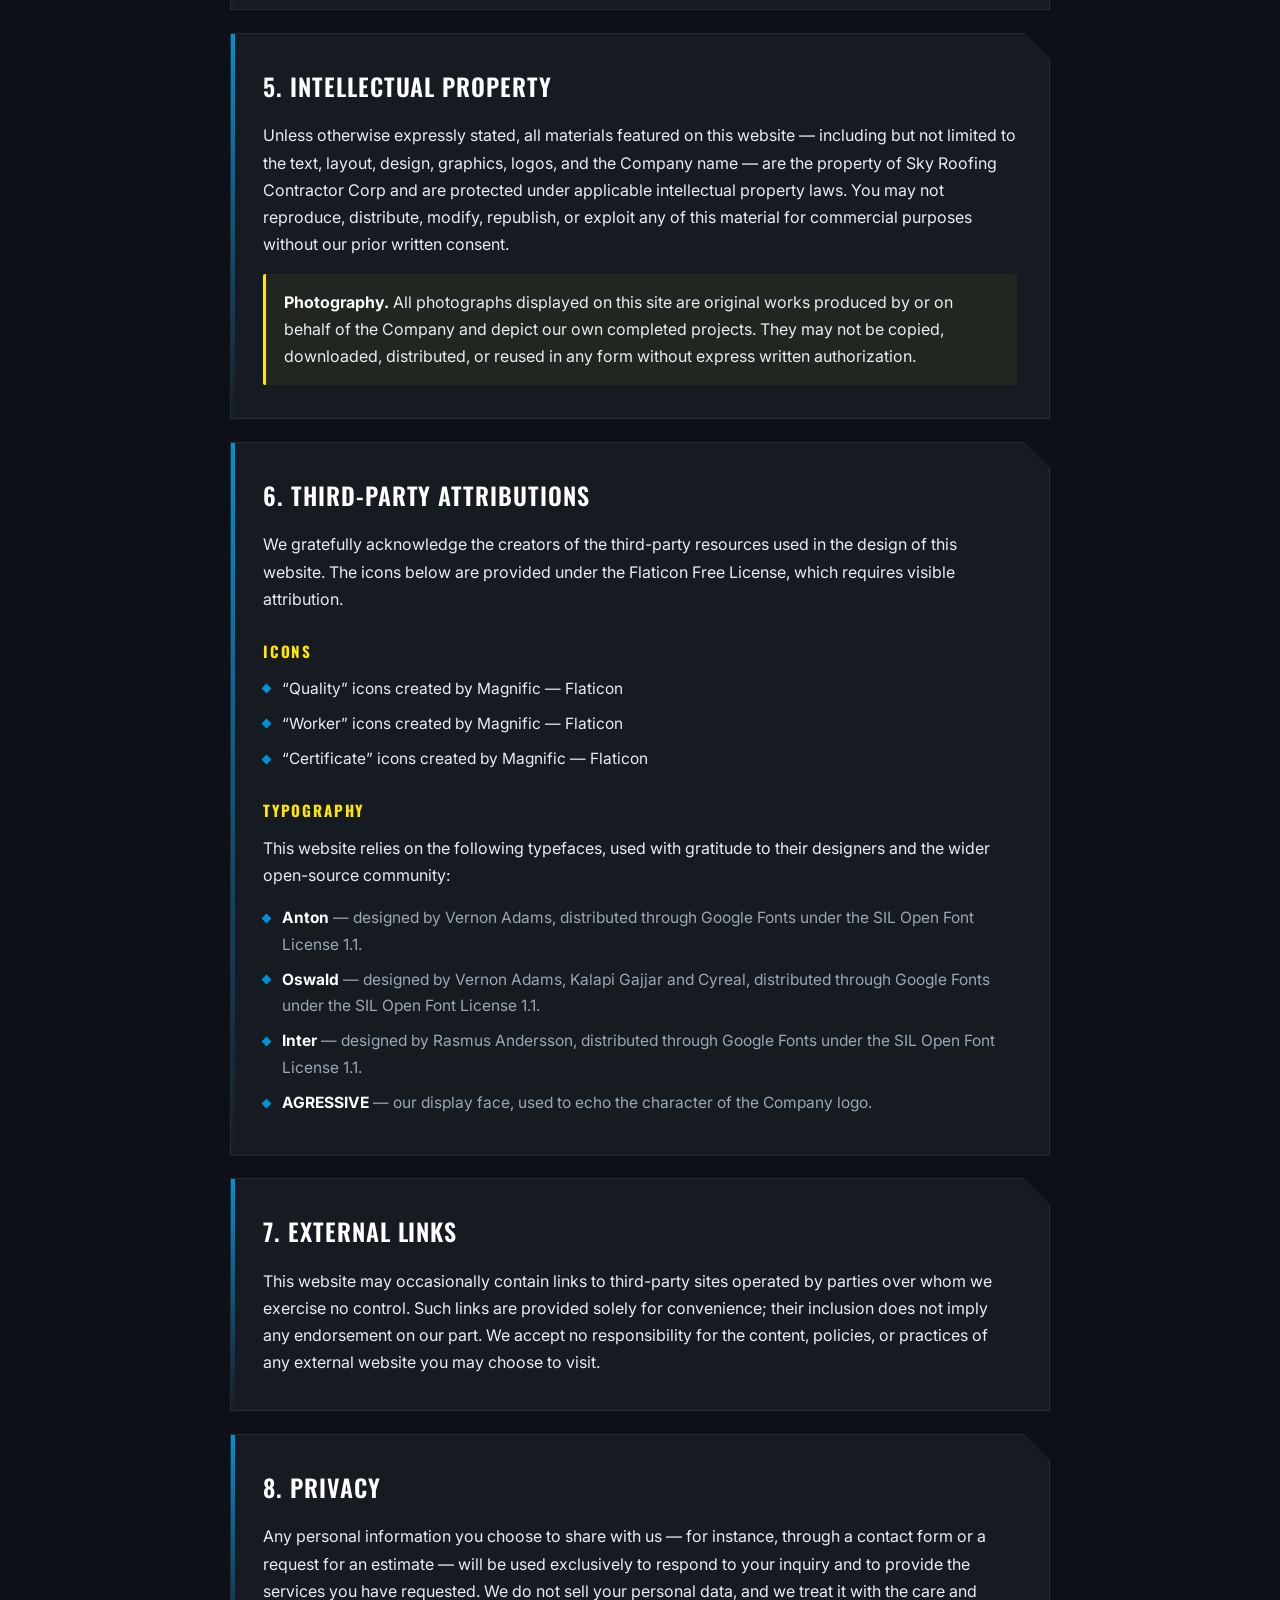
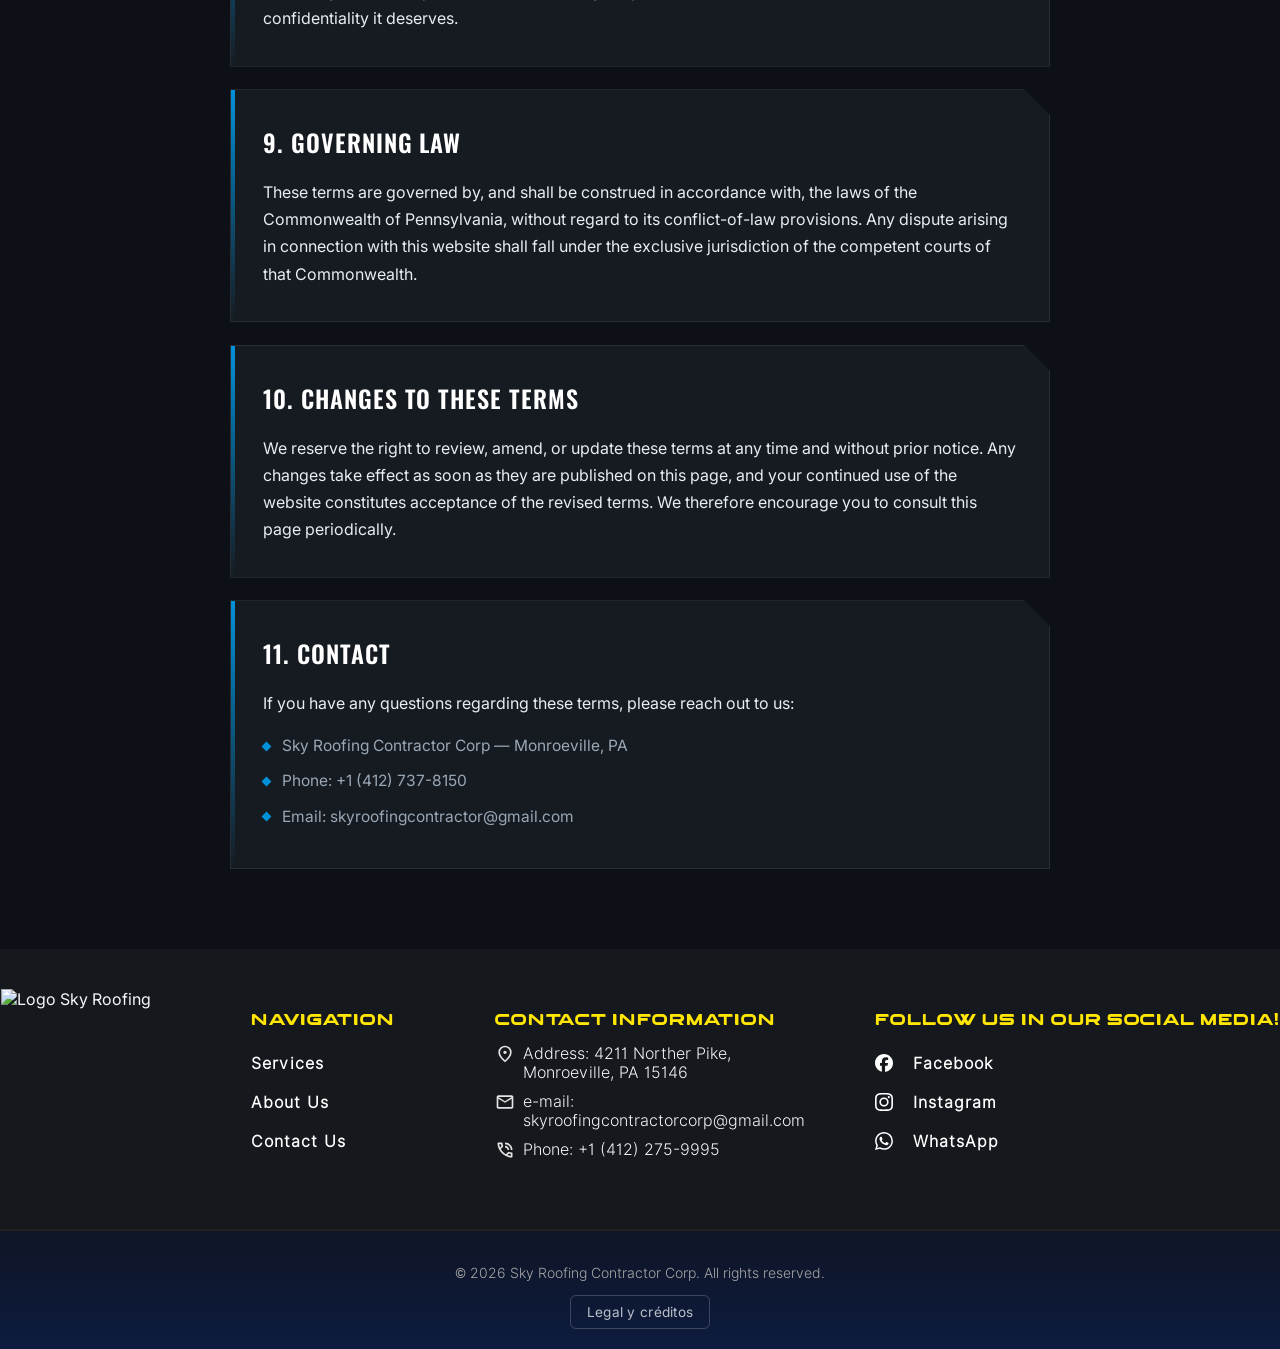
==== commit 2fb0aadc: "Añadido de responsive design además de secciones para index.html v1.1" ====
--- a/frontend/legal.html
+++ b/frontend/legal.html
@@ -13,6 +13,7 @@
   <link rel="stylesheet" href="style.css" />
   <link rel="stylesheet" href="barra_progreso.css" />
   <link rel="stylesheet" href="style_legal.css" />
+  <link rel="stylesheet" href="responsive.css" />
 </head>
 <body>
   <header class="navbar" id="navbar">
@@ -253,6 +254,7 @@
         </div>
     </footer>
   <script src="barra_progreso.js"></script>
+  <script src="navbar.js"></script>
   <script>
     document.getElementById('year').textContent = new Date().getFullYear();
   </script>
--- a/frontend/style.css
+++ b/frontend/style.css
@@ -441,6 +441,85 @@
 }
 a:focus-visible,.sky-btn:focus-visible{outline:3px solid var(--blue);outline-offset:3px;}
 
+.imagenes {
+    width: 100vw;
+    margin-left: calc(-50vw + 50%);
+    overflow: hidden;
+    background: var(--steel);
+    padding-block: clamp(1rem, 3vw, 2.5rem);
+    border-block: 3px solid var(--line);
+}
+.carrusel-track-imagenes {
+    display: flex;
+    gap: clamp(0.75rem, 2vw, 1.5rem);
+    width: max-content;
+    margin: 0;
+    padding: 0;
+    list-style: none;
+    animation: carrusel-mover 40s linear infinite;
+}
+.imagenes:hover .carrusel-track-imagenes {
+    animation-play-state: paused;
+}
+.carrusel-item {
+    flex: 0 0 auto;
+}
+.carrusel-item img {
+    display: block;
+    width: auto;
+    height: clamp(180px, 22vw, 320px);
+    object-fit: cover;
+    border-radius: 6px;
+    clip-path: polygon(0 0, 100% 0, 100% 100%, 24px 100%, 0 calc(100% - 24px));
+}
+@keyframes carrusel-mover {
+    from {transform: translateX(0);}
+    to {transform: translateX(-50%);}
+}
+@media (prefers-reduced-motion: reduce) {
+  .carrusel-track-imagenes { animation: none; }
+  .imagenes { overflow-x: auto; }
+}
+
+.contacto-rapido {
+    padding: 60px 24px 80px;
+    background: var(--steel);
+}
+.container {
+    display: flex;
+    flex-direction: row;
+    flex-wrap: wrap;
+    justify-content: center;
+    gap: 32px;
+    max-width: 1100px;
+    margin: 0 auto;
+}
+.contacto-text {
+    flex: 1 1 320px;
+    display: flex;
+    flex-direction: column;
+    justify-content: center;
+    align-items: center;
+    align-content: center;
+}
+.container h2 {
+    font-family: 'AGRESSIVE', sans-serif;
+    text-transform: uppercase;
+    font-size: 36px;
+    line-height: .92;
+    margin: 0 0 12px;
+    letter-spacing: .01em;
+    color: var(--blue);
+}
+.container p {
+    padding-top: 12px;
+    font-family: 'Inter-Light-BETA.otf', sans-serif;
+    font-size: 18px;
+    color: var(--white);
+    margin: 0 0 24px;
+    --skew: -15deg;
+    transform: skewX(var(--skew));
+}
 #contact-us {
     display: flex;
     flex-direction: column;
@@ -742,10 +821,38 @@
 }
 
 .footer-bottom {
-    background: linear-gradient(180deg, rgba(14, 21, 38, 0.94) 0%, rgba(4, 18, 52, 0.94) 300%);
+    background: linear-gradient(180deg, rgba(14, 21, 38, 0.94) 0%, rgba(9, 52, 171, 0.94) 500%);
     text-align: center;
     padding: 20px 0;
     border-top: 2px solid #222222;
     color: #aaaaaa;
     font-size: 14px;
+}
+.footer-bottom p {
+    font-family: 'Inter-Light-BETA.otf', sans-serif;
+}
+.atribuciones {
+  background: transparent;
+  border: 1px solid rgba(255, 255, 255, 0.2);
+  border-radius: 6px;
+  padding: 8px 16px;
+
+  color: var(--sky-text-muted, #b9c0c9);
+  font-family: "Inter", sans-serif;
+  font-size: 0.85rem;
+  letter-spacing: 0.02em;
+
+  cursor: pointer;
+  transition: color 0.25s ease, border-color 0.25s ease, background 0.25s ease;
+}
+
+.atribuciones:hover {
+  color: var(--sky-white, #fff);
+  border-color: var(--sky-blue, #0091d9);
+  background: rgba(0, 145, 217, 0.1);
+}
+
+.atribuciones:focus-visible {
+  outline: 2px solid var(--sky-yellow, #ffe605);
+  outline-offset: 2px;
 }
--- a/frontend/responsive.css
+++ b/frontend/responsive.css
@@ -0,0 +1,201 @@
+img,
+video,
+iframe {
+    max-width: 100%;
+}
+
+html,
+body {
+    overflow-x: hidden;
+}
+.contact-info span,
+.footer-contact p span,
+.footer-contact,
+.contact-info {
+    overflow-wrap: anywhere;
+    word-break: break-word;
+    min-width: 0;
+}
+footer {
+    position: relative;
+    bottom: auto;
+    z-index: 2;
+}
+@media (max-width: 900px) {
+    .navbar {
+        gap: 0.75rem;
+    }
+    .nav-logo {
+        min-width: 0;
+        font-size: 0.85rem;
+        gap: 0.5rem;
+    }
+    .nav-logo img {
+        width: 40px;
+        height: 40px;
+        flex-shrink: 0;
+    }
+    .nav-toggle {
+        flex: 0 0 auto;
+        margin-left: auto;
+    }
+}
+
+@media (max-width: 720px) {
+    .nav-name {
+        white-space: nowrap;
+    }
+    .nav-name .w,
+    .nav-name .y:last-child {
+        display: none;
+    }
+}
+
+@media (max-width: 560px) {
+    .navbar {
+        padding: 0 1rem;
+    }
+    .nav-logo {
+        font-size: 0.8rem;
+        letter-spacing: 0.03em;
+    }
+    .nav-logo img {
+        width: 36px;
+        height: 36px;
+    }
+}
+
+@media (max-width: 380px) {
+    .nav-logo {
+        font-size: 0.72rem;
+    }
+    .nav-logo img {
+        width: 32px;
+        height: 32px;
+    }
+}
+@media (max-width: 900px) {
+    .nav-links {
+        background: #0b1120;
+        opacity: 0;
+        visibility: hidden;
+        pointer-events: none;
+        transform: translateY(-12px);
+        transition: opacity 0.25s ease, transform 0.28s ease, visibility 0.28s ease;
+    }
+    .nav-links.is-open {
+        opacity: 1;
+        visibility: visible;
+        pointer-events: auto;
+        transform: translateY(0);
+    }
+    .navbar.is-scrolled {
+        background: #0b1120;
+    }
+    .navbar:has(.nav-links.is-open) {
+        background: #0b1120;
+    }
+}
+.contact-map {
+    width: 100%;
+    max-width: 500px;
+}
+.contact-map iframe {
+    width: 100%;
+    height: 300px;
+    border: 0;
+    border-radius: 12px;
+    display: block;
+}
+
+@media (max-width: 820px) {
+    .about-us-text-img {
+        flex-direction: column;
+        align-items: stretch;
+        gap: 1.5rem;
+    }
+    .about-us-text {
+        max-width: 100%;
+    }
+    .about-us-img {
+        max-width: 100%;
+    }
+    .about-us-img video {
+        max-width: 100%;
+        margin: 0 auto;
+    }
+}
+
+@media (max-width: 700px) {
+    .contact-info-container {
+        flex-direction: column;
+        gap: 28px;
+        padding: 32px 18px 48px;
+    }
+    .contact-titulo {
+        font-size: 34px;
+        padding-top: 28px;
+    }
+    .contact-info span {
+        font-size: 17px;
+    }
+    .contact-social-btns {
+        gap: 12px;
+    }
+}
+
+@media (max-width: 1080px) {
+    .footer-main {
+        flex-wrap: wrap;
+        gap: 40px;
+    }
+}
+
+@media (max-width: 900px) {
+    .footer-main {
+        flex-direction: column;
+        align-items: center;
+        text-align: center;
+        gap: 32px;
+    }
+
+    .footer-links,
+    .footer-contact,
+    .footer-social {
+        margin-left: 0;
+        align-items: center;
+    }
+
+    .footer-logo {
+        height: 150px;
+    }
+
+    .footer-contact {
+        max-width: min(360px, 90vw);
+    }
+
+    .footer-contact p {
+        justify-content: center;
+        text-align: left;
+    }
+}
+@media (max-width: 560px) {
+    .container h2 {
+        font-size: clamp(1.7rem, 8vw, 2.2rem);
+    }
+    .container p {
+        font-size: 16px;
+        --skew: -8deg;
+    }
+    .contacto-rapido {
+        padding: 52px 18px 68px;
+    }
+}
+@media (max-width: 380px) {
+    .sky-card {
+        padding: 26px 20px 24px;
+    }
+    .contacto-rapido {
+        padding: 48px 18px 64px;
+    }
+}
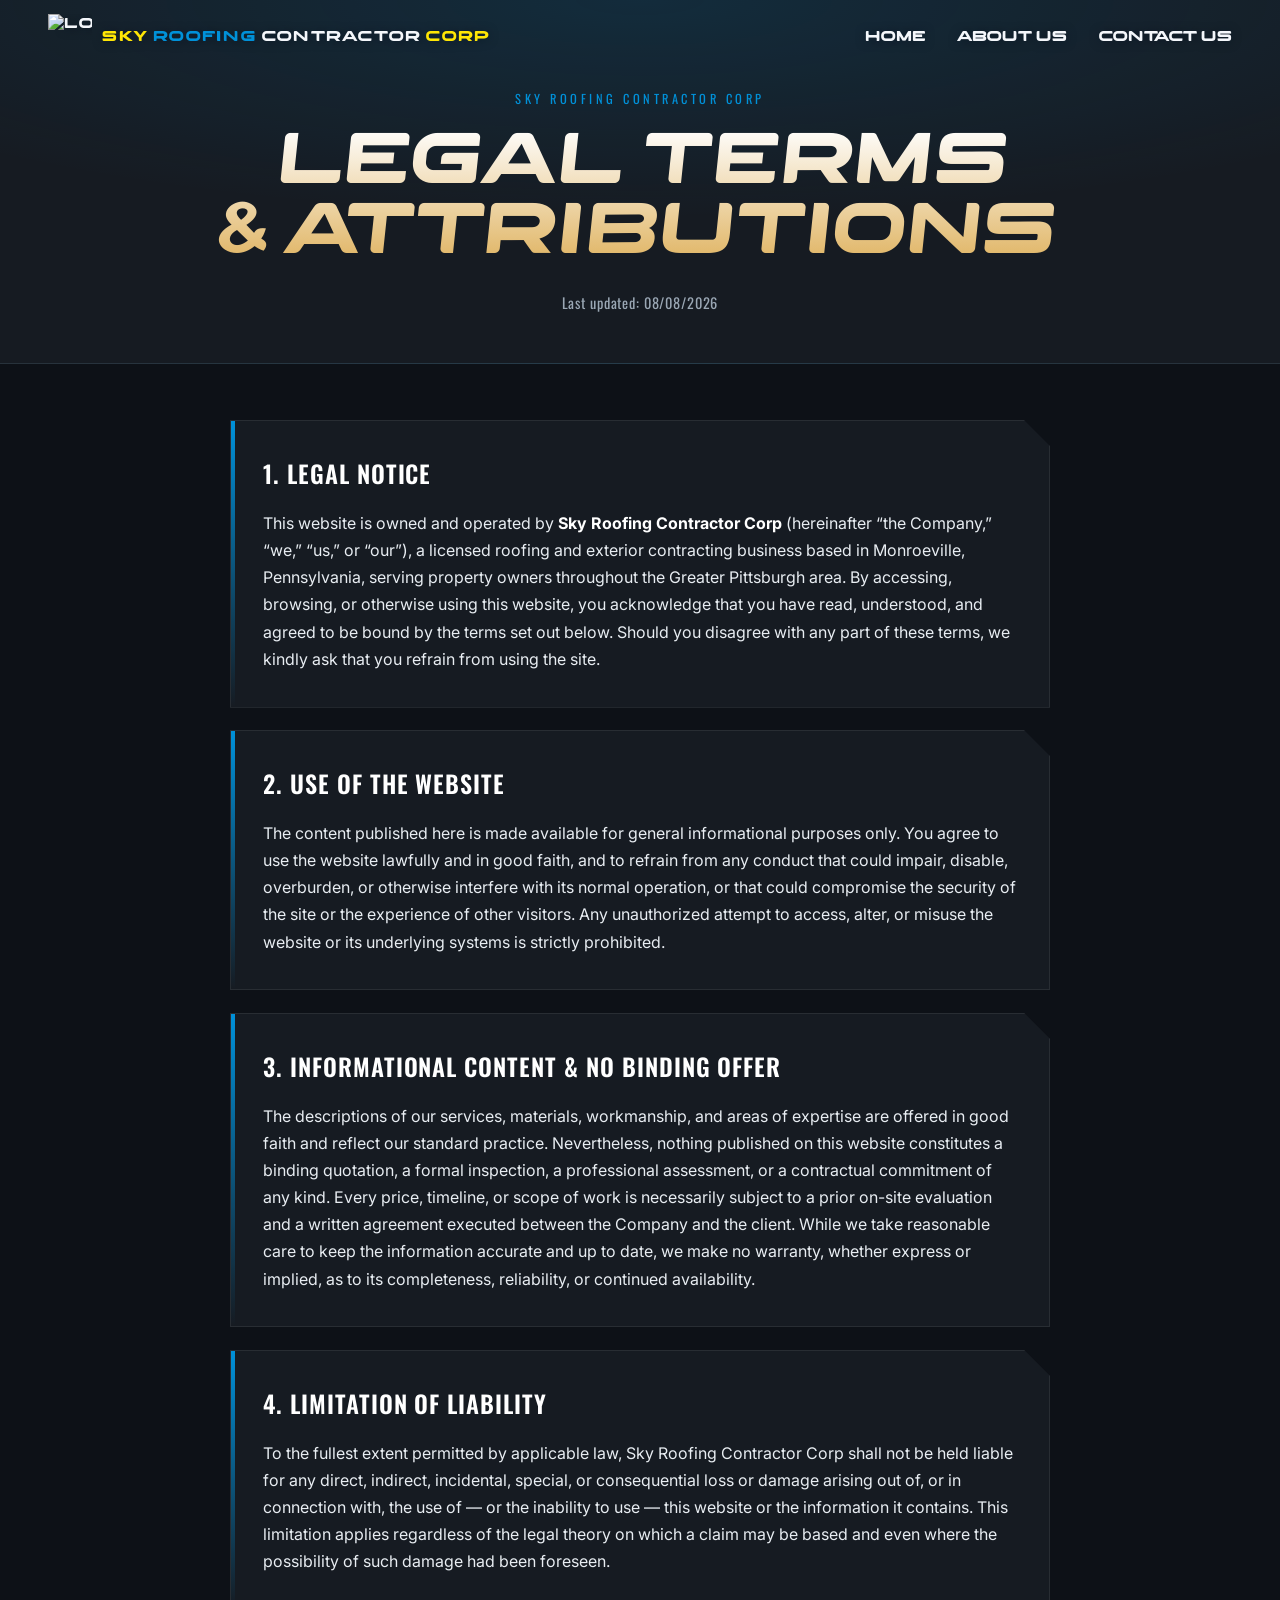
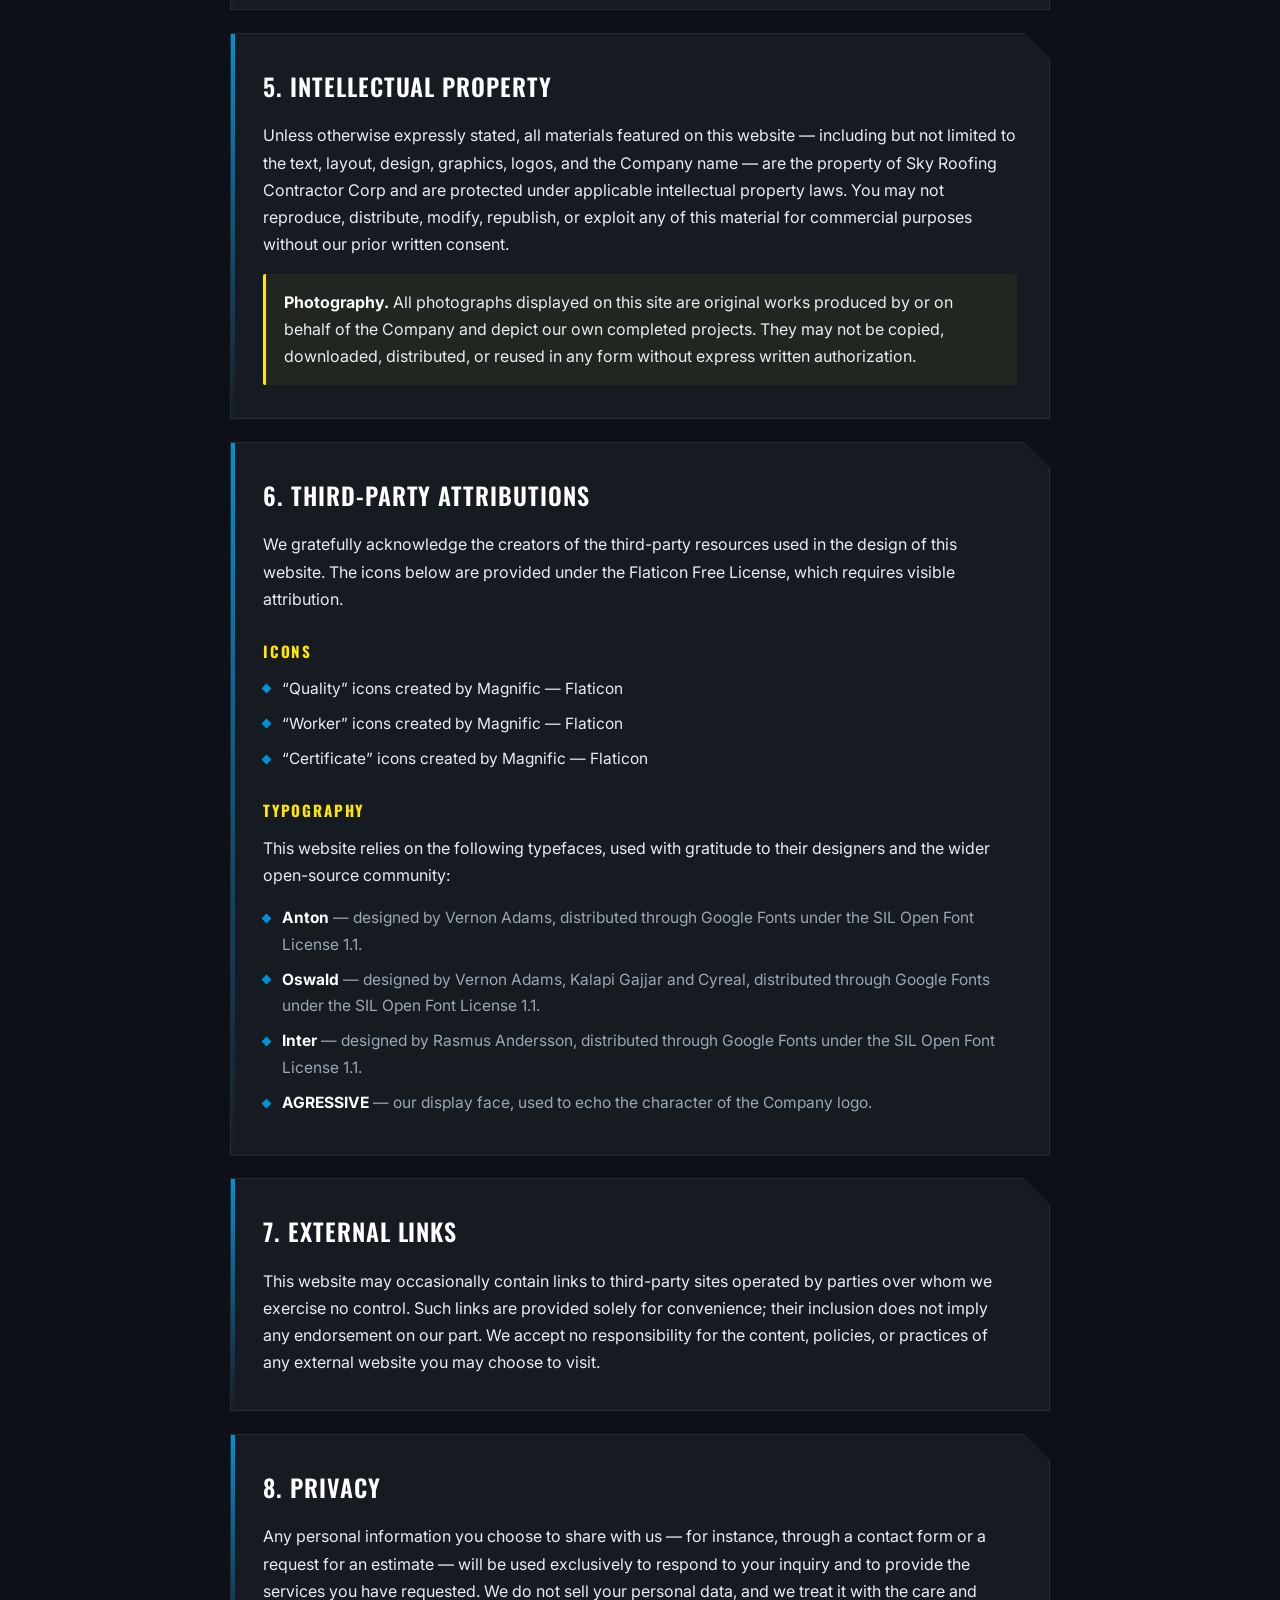
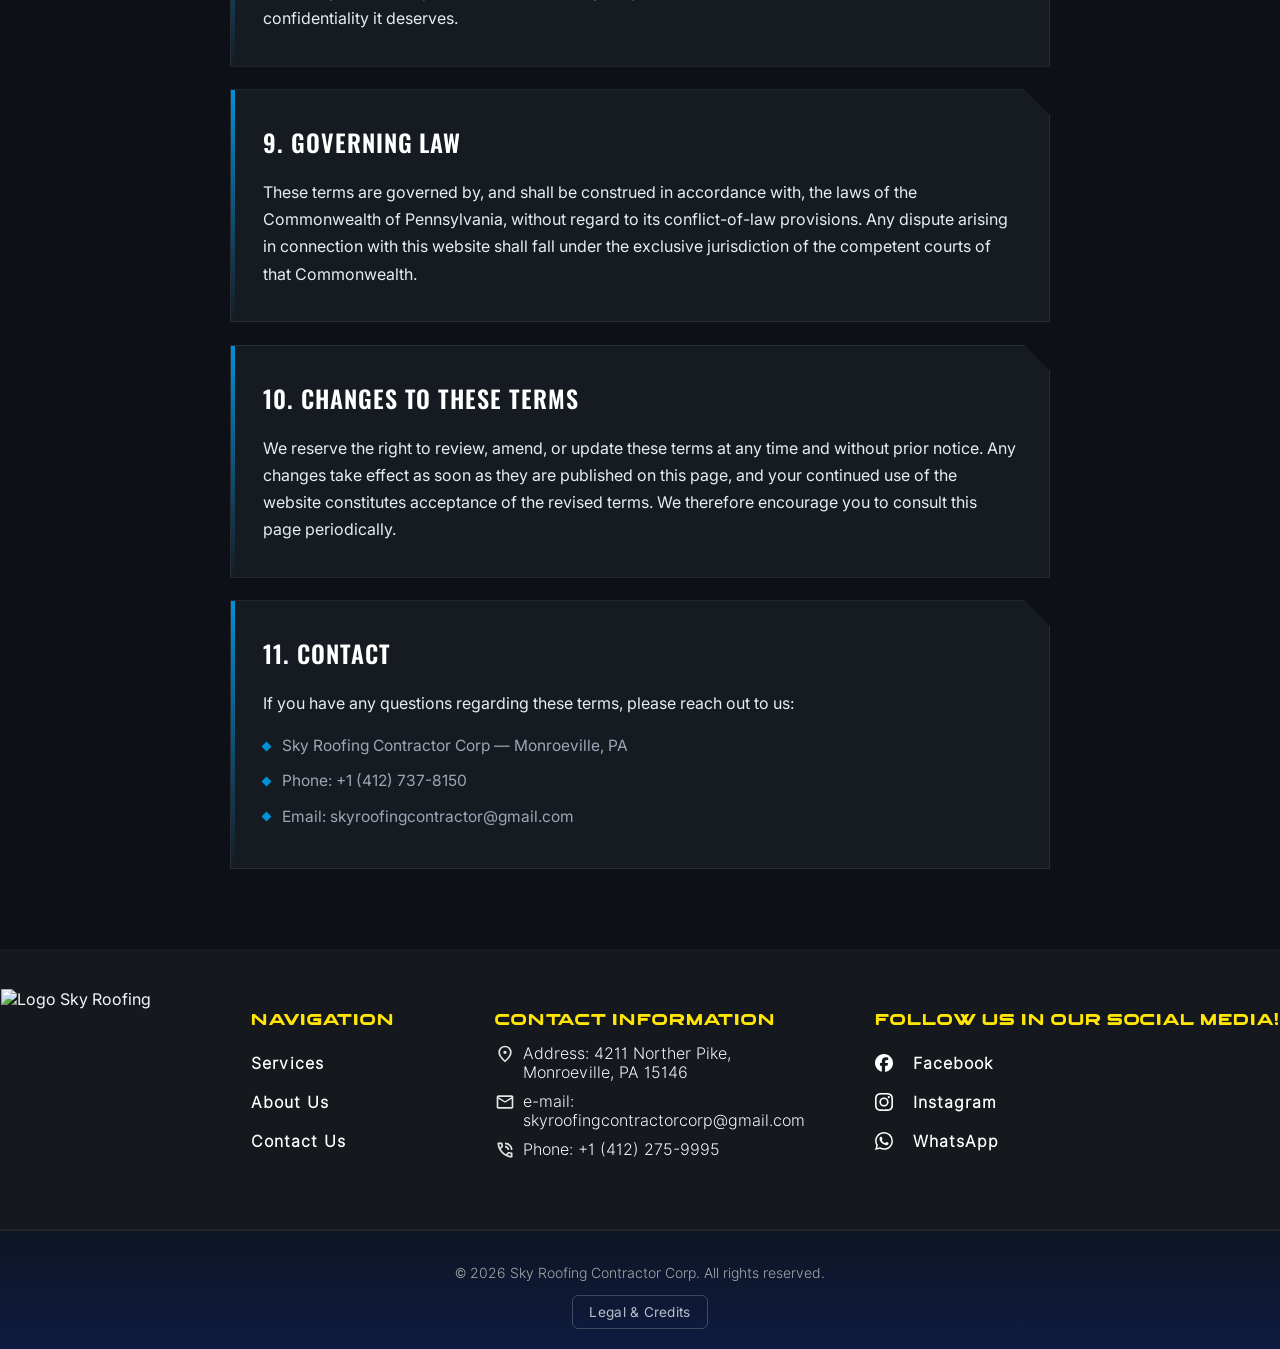
==== commit a1f155e8: "Añadido de secciones nuevas, corrección botón legal y añadido de nuevos assets" ====
--- a/frontend/legal.html
+++ b/frontend/legal.html
@@ -14,6 +14,13 @@
   <link rel="stylesheet" href="barra_progreso.css" />
   <link rel="stylesheet" href="style_legal.css" />
   <link rel="stylesheet" href="responsive.css" />
+
+  <link rel="icon" href="assets/favicon/favicon.ico" sizes="any">
+  <link rel="icon" href="assets/favicon/favicon-32x32.png" sizes="32x32" type="image/png">
+  <link rel="icon" href="assets/favicon/favicon-16x16.png" sizes="16x16" type="image/png">
+  <link rel="apple-touch-icon" href="assets/favicon/apple-touch-icon.png" sizes="180x180">
+  <link rel="manifest" href="assets/favicon/site.webmanifest">
+  <meta name="theme-color" content="#0a1946">
 </head>
 <body>
   <header class="navbar" id="navbar">
@@ -234,7 +241,7 @@
             </div>
             <div class="footer-social">
                 <h4>Follow us in our social media!</h4>
-                <a href="" target="_blank" class="footer-social-link">
+                <a href="https://www.facebook.com/share/1DEBzfzAPD/?mibextid=wwXIfr" target="_blank" class="footer-social-link">
                     <img src="assets/iconos/facebook.svg" alt="Facebook" class="footer-social-icon">
                     <span>Facebook</span>
                 </a>
@@ -250,7 +257,7 @@
         </div>
         <div class="footer-bottom">
             <p>&copy; 2026 Sky Roofing Contractor Corp. All rights reserved.</p>
-            <button class="atribuciones" id="atribuciones" onclick="window.location.href='legal.html'">Legal y créditos</button>
+            <button class="atribuciones" id="atribuciones" onclick="window.location.href='legal.html'">Legal &amp; Credits</button>
         </div>
     </footer>
   <script src="barra_progreso.js"></script>
--- a/frontend/style.css
+++ b/frontend/style.css
@@ -202,7 +202,7 @@
     color: var(--white);
     text-shadow: 0 2px 14px rgba(0, 0, 0, 0.55);
 }
-.hero-eyebrow .hl { color: var(--yellow); font-weight: 700; }
+.hero-eyebrow .hl { color: var(--blue); font-weight: 700; }
 
 .hero-accent {
     display: block;
@@ -240,13 +240,13 @@
 .btn img { width: 20px; height: 20px; }
 
 .btn-primary {
-    background: var(--yellow);
+    background: var(--blue);
     color: var(--black);
-    box-shadow: 0 12px 26px rgba(255, 230, 5, 0.28);
+    box-shadow: 0 12px 26px rgba(5, 18, 255, 0.28);
 }
 .btn-primary:hover {
     transform: translateY(-2px);
-    box-shadow: 0 16px 32px rgba(255, 230, 5, 0.40);
+    box-shadow: 0 16px 32px rgba(22, 5, 255, 0.4);
 }
 
 .btn-ghost {
@@ -520,11 +520,30 @@
     --skew: -15deg;
     transform: skewX(var(--skew));
 }
+#testimonios {
+    background: radial-gradient(circle at 50% 50%, rgba(14, 15, 18, .85) 100%, rgba(14, 15, 18, .5) 200%),
+        url(assets/fondo_gemini_2.png) no-repeat center 100%;
+    background-size: cover;
+}
+.testimonio-inner h2 {
+    font-size: 52px;
+    font-family: 'AGRESSIVE', sans-serif;
+    background: linear-gradient(180deg, #ffe27a 0%, var(--yellow) 45%, #c98f04 100%);
+    -webkit-background-clip: text;
+    background-clip: text;
+    color: transparent;
+}
+.testimonio-inner{max-width:1100px;margin-inline:auto;padding:4rem 1.25rem;text-align:center;}
+.testimonio-video video{
+    width:100%;max-width:320px;aspect-ratio:9/16;object-fit:cover;
+    border-radius:14px;background:#000;box-shadow:0 12px 30px rgba(0,0,0,.35);
+}
+
 #contact-us {
     display: flex;
     flex-direction: column;
     background: radial-gradient(circle at 78% 28%, rgba(14, 15, 18, .85) 0%, rgba(14, 15, 18, .5) 50%, transparent 150%),
-        url(assets/fondo_gemini_2.png) no-repeat center 100%;
+        url(assets/fondo_gemini_3.jpeg) no-repeat center 100%;
     background-size: cover;
     padding-bottom: 60px;
 }
@@ -573,7 +592,7 @@
     font-size: 24px;
     letter-spacing: 1px;
     margin: 0 0 8px;
-    color: var(--yellow);
+    color: var(--blue);
 }
 .contact-social-btns {
     display: flex;
@@ -612,15 +631,15 @@
 .contact-social-btn:hover,
 .contact-social-btn:focus-visible {
     transform: translateY(-3px);
-    border-color: var(--sky-accent);
+    border-color: var(--blue);
     background: linear-gradient(180deg, var(--panel) 0%, var(--panel-2) 100%);
-    color: var(--sky-accent-2);
-    box-shadow: 0 12px 26px -10px rgba(245, 166, 35, .45);
+    color: var(--blue);
+    box-shadow: 0 12px 26px -10px rgba(35, 56, 245, 0.45);
 }
 
 .contact-social-btn:hover .contact-social-icon,
 .contact-social-btn:focus-visible .contact-social-icon {
-    filter: invert(84%) sepia(59%) saturate(1000%) hue-rotate(1deg) brightness(105%);
+    filter: invert(84%) saturate(1000%) hue-rotate(1deg) brightness(105%);
     transform: scale(1.1);
 }
 
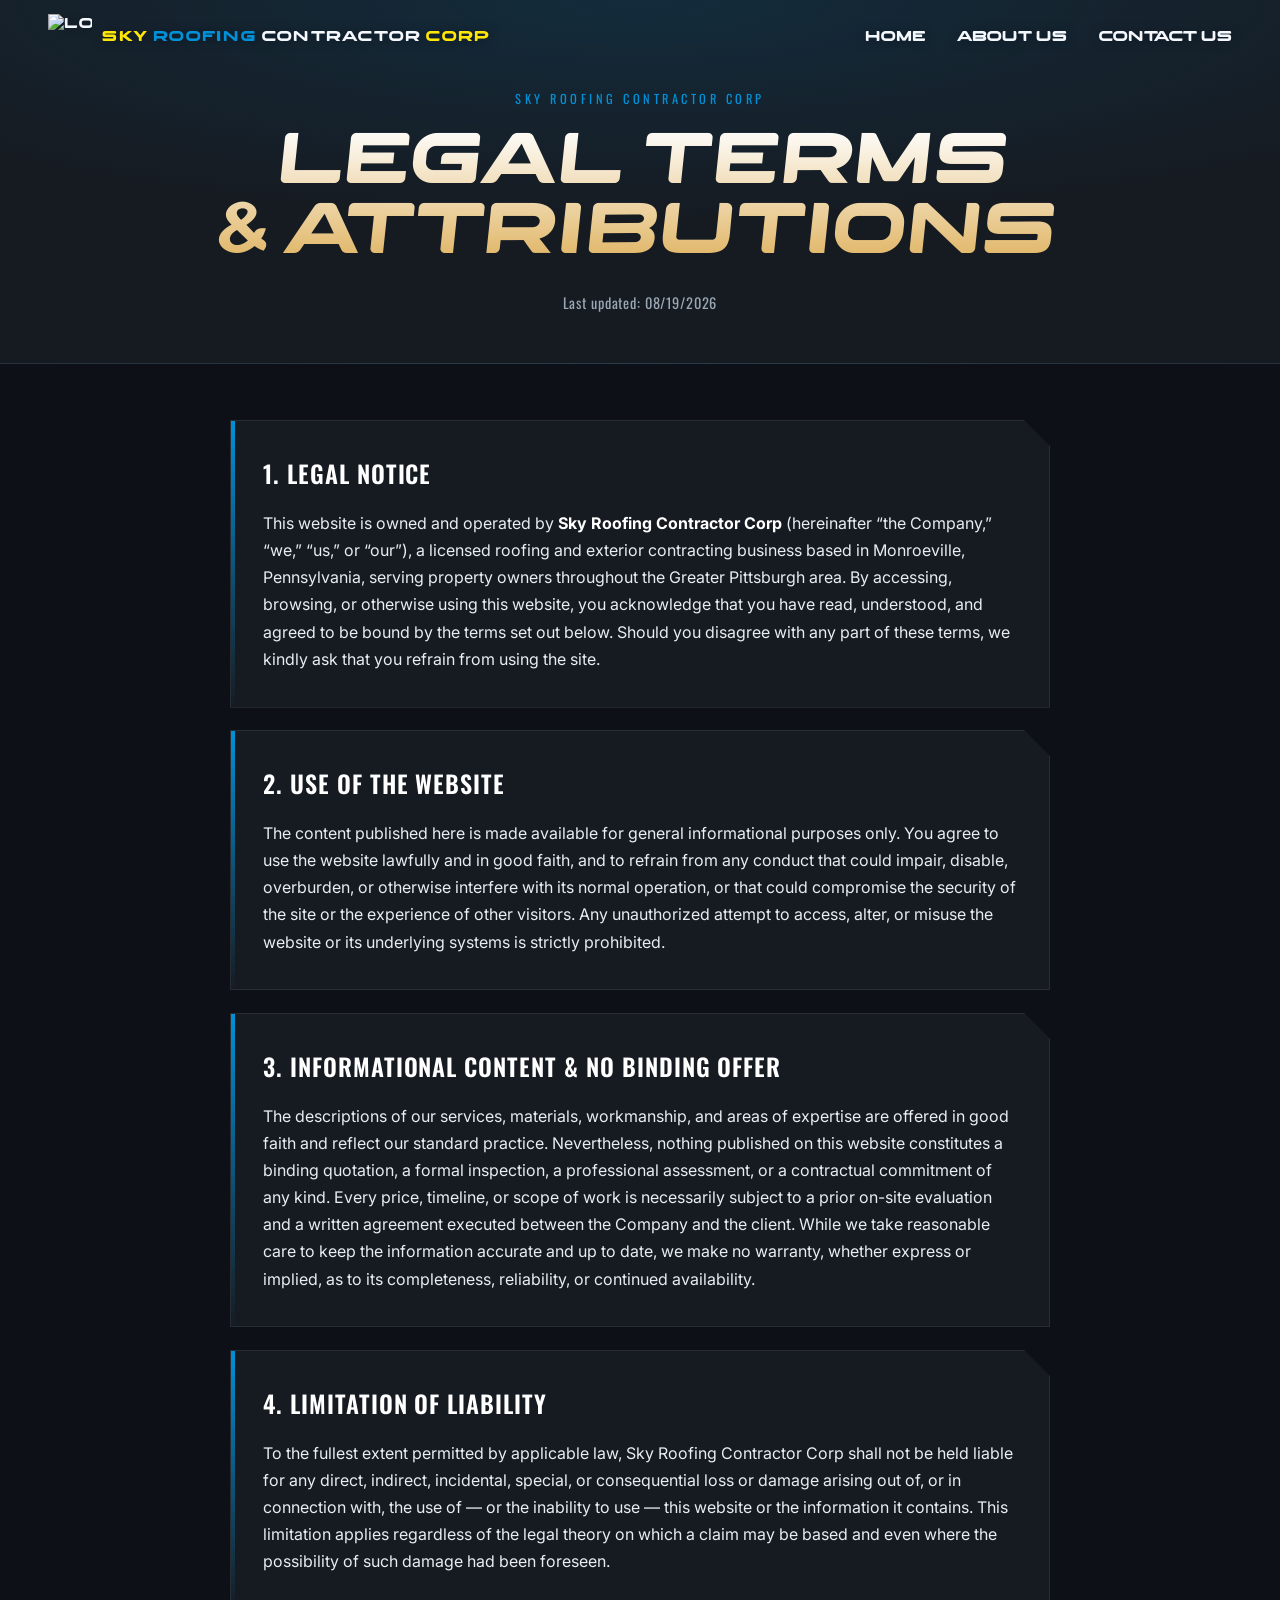
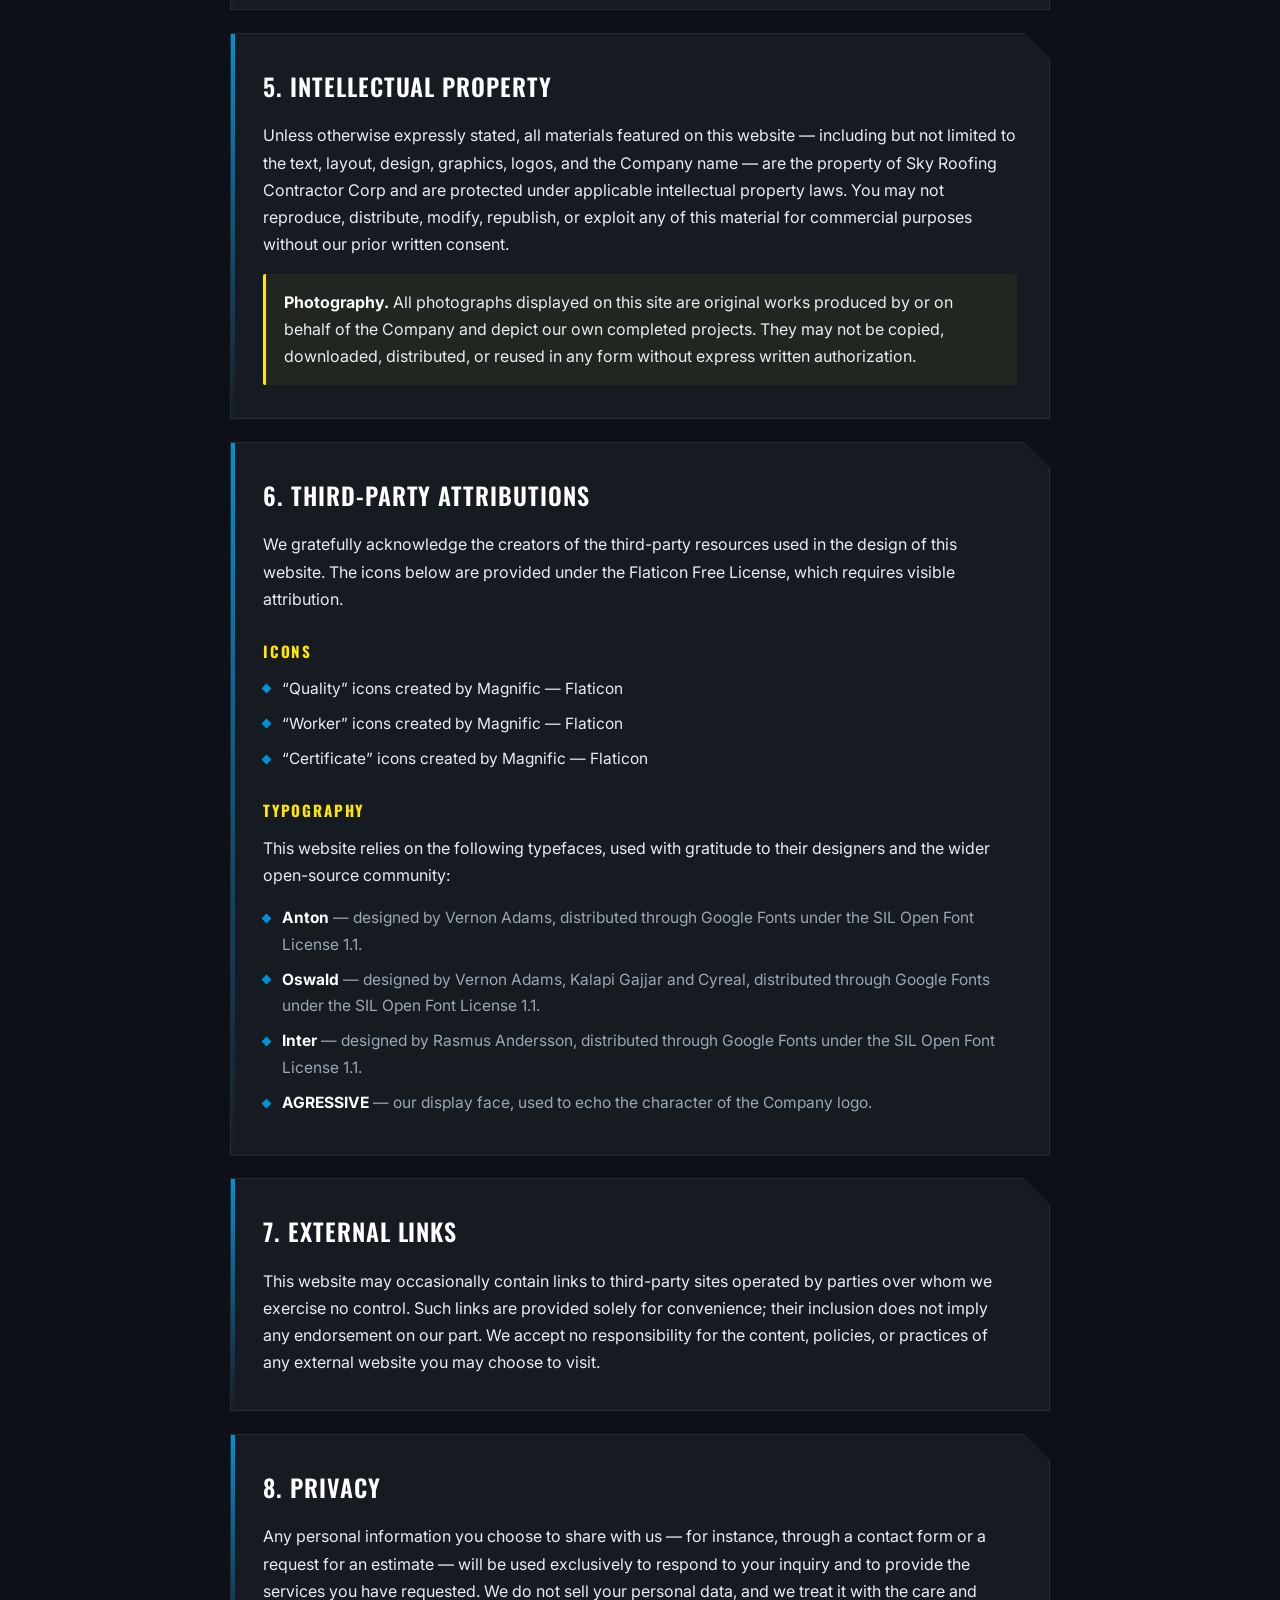
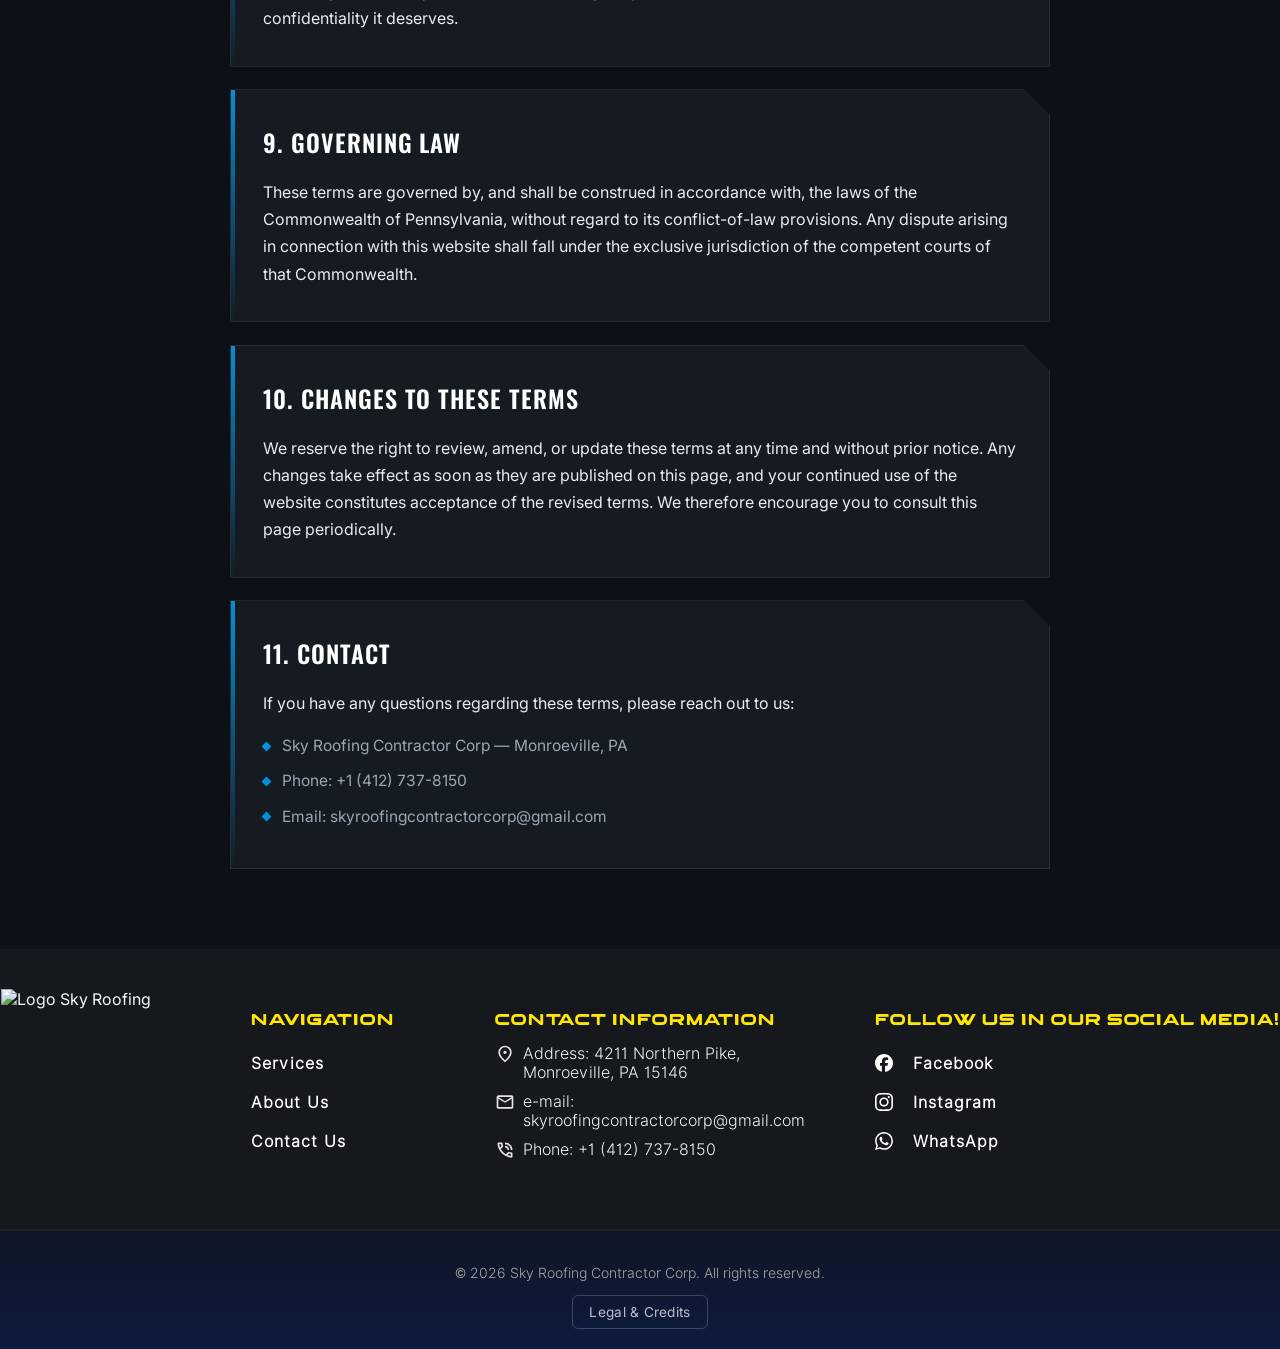
==== commit 28b1f1b6: "Añadido correcciones deseadas por el cliente" ====
--- a/frontend/legal.html
+++ b/frontend/legal.html
@@ -45,7 +45,7 @@
     <section class="legal-hero">
       <p class="legal-eyebrow">Sky Roofing Contractor Corp</p>
       <h1 class="legal-title">Legal Terms<br>&amp; Attributions</h1>
-      <p class="legal-updated">Last updated: 08/08/2026</p>
+      <p class="legal-updated">Last updated: 08/19/2026</p>
     </section>
 
     <div class="legal-body">
@@ -206,7 +206,7 @@
         <ul class="credit-list">
           <li>Sky Roofing Contractor Corp — Monroeville, PA</li>
           <li>Phone: +1 (412) 737-8150</li>
-          <li>Email: skyroofingcontractor@gmail.com</li>
+          <li>Email: skyroofingcontractorcorp@gmail.com</li>
         </ul>
       </article>
 
@@ -228,7 +228,7 @@
                 <h4>Contact Information</h4>
                 <p>
                     <img src="assets/iconos/location.svg" class="footer-icon" alt="location icon">
-                    <span>Address: 4211 Norther Pike, Monroeville, PA 15146</span>
+                    <span>Address: 4211 Northern Pike, Monroeville, PA 15146</span>
                 </p>
                 <p>
                     <img src="assets/iconos/mail.svg" class="footer-icon" alt="mail icon">
@@ -236,27 +236,27 @@
                 </p>
                 <p>
                     <img src="assets/iconos/phone.svg" class="footer-icon" alt="phone icon">
-                    <span>Phone: +1 (412) 275-9995</span>
+                    <span>Phone: +1 (412) 737-8150</span>
                 </p>
             </div>
             <div class="footer-social">
                 <h4>Follow us in our social media!</h4>
-                <a href="https://www.facebook.com/share/1DEBzfzAPD/?mibextid=wwXIfr" target="_blank" class="footer-social-link">
+                <a href="https://www.facebook.com/share/1DEBzfzAPD/?mibextid=wwXIfr" target="_blank" rel="noopener" class="footer-social-link">
                     <img src="assets/iconos/facebook.svg" alt="Facebook" class="footer-social-icon">
                     <span>Facebook</span>
                 </a>
-                <a href="" target="_blank" class="footer-social-link">
+                <a href="https://www.instagram.com/sky_roofing_1?utm_source=qr" target="_blank" rel="noopener" class="footer-social-link">
                     <img src="assets/iconos/instagram.svg" alt="Instagram" class="footer-social-icon">
                     <span>Instagram</span>
                 </a>
-                <a href="" target="_blank" class="footer-social-link">
+                <a href="https://wa.me/14127378150" target="_blank" rel="noopener" class="footer-social-link">
                     <img src="assets/iconos/whatsapp.svg" alt="WhatsApp" class="footer-social-icon">
                     <span>WhatsApp</span>
                 </a>
             </div>
         </div>
         <div class="footer-bottom">
-            <p>&copy; 2026 Sky Roofing Contractor Corp. All rights reserved.</p>
+            <p>&copy; <span id="year">2026</span> Sky Roofing Contractor Corp. All rights reserved.</p>
             <button class="atribuciones" id="atribuciones" onclick="window.location.href='legal.html'">Legal &amp; Credits</button>
         </div>
     </footer>
--- a/frontend/style.css
+++ b/frontend/style.css
@@ -579,6 +579,46 @@
     font-size: 20px;
     color: var(--sky-text);
 }
+.contact-local {
+    display: flex;
+    flex-direction: column;
+    align-items: center;
+    gap: 20px;
+}
+.contact-local h3 {
+    font-family: 'AGRESSIVE', sans-serif;
+    text-transform: uppercase;
+    font-size: 24px;
+    letter-spacing: 1px;
+    margin: 0 0 8px;
+    color: var(--blue);
+}
+.contact-local-fotos {
+    display: flex;
+    flex-wrap: wrap;
+    justify-content: center;
+    gap: 16px;
+    width: 100%;
+    max-width: 900px;
+    padding-bottom: 30px;
+}
+.local-frente, .local-letrero {
+    flex: 1 1 340px;
+    max-width: 440px;
+    height: 300px;
+    object-fit: cover;
+    border-radius: 12px;
+    box-shadow: 0 12px 26px -12px rgba(0, 0, 0, .55);
+    display: block;
+}
+@media (max-width: 600px) {
+    .local-frente,
+    .local-letrero {
+        flex-basis: 100%;
+        max-width: 100%;
+        height: 220px;
+    }
+}
 .contact-social {
     display: flex;
     flex-direction: column;
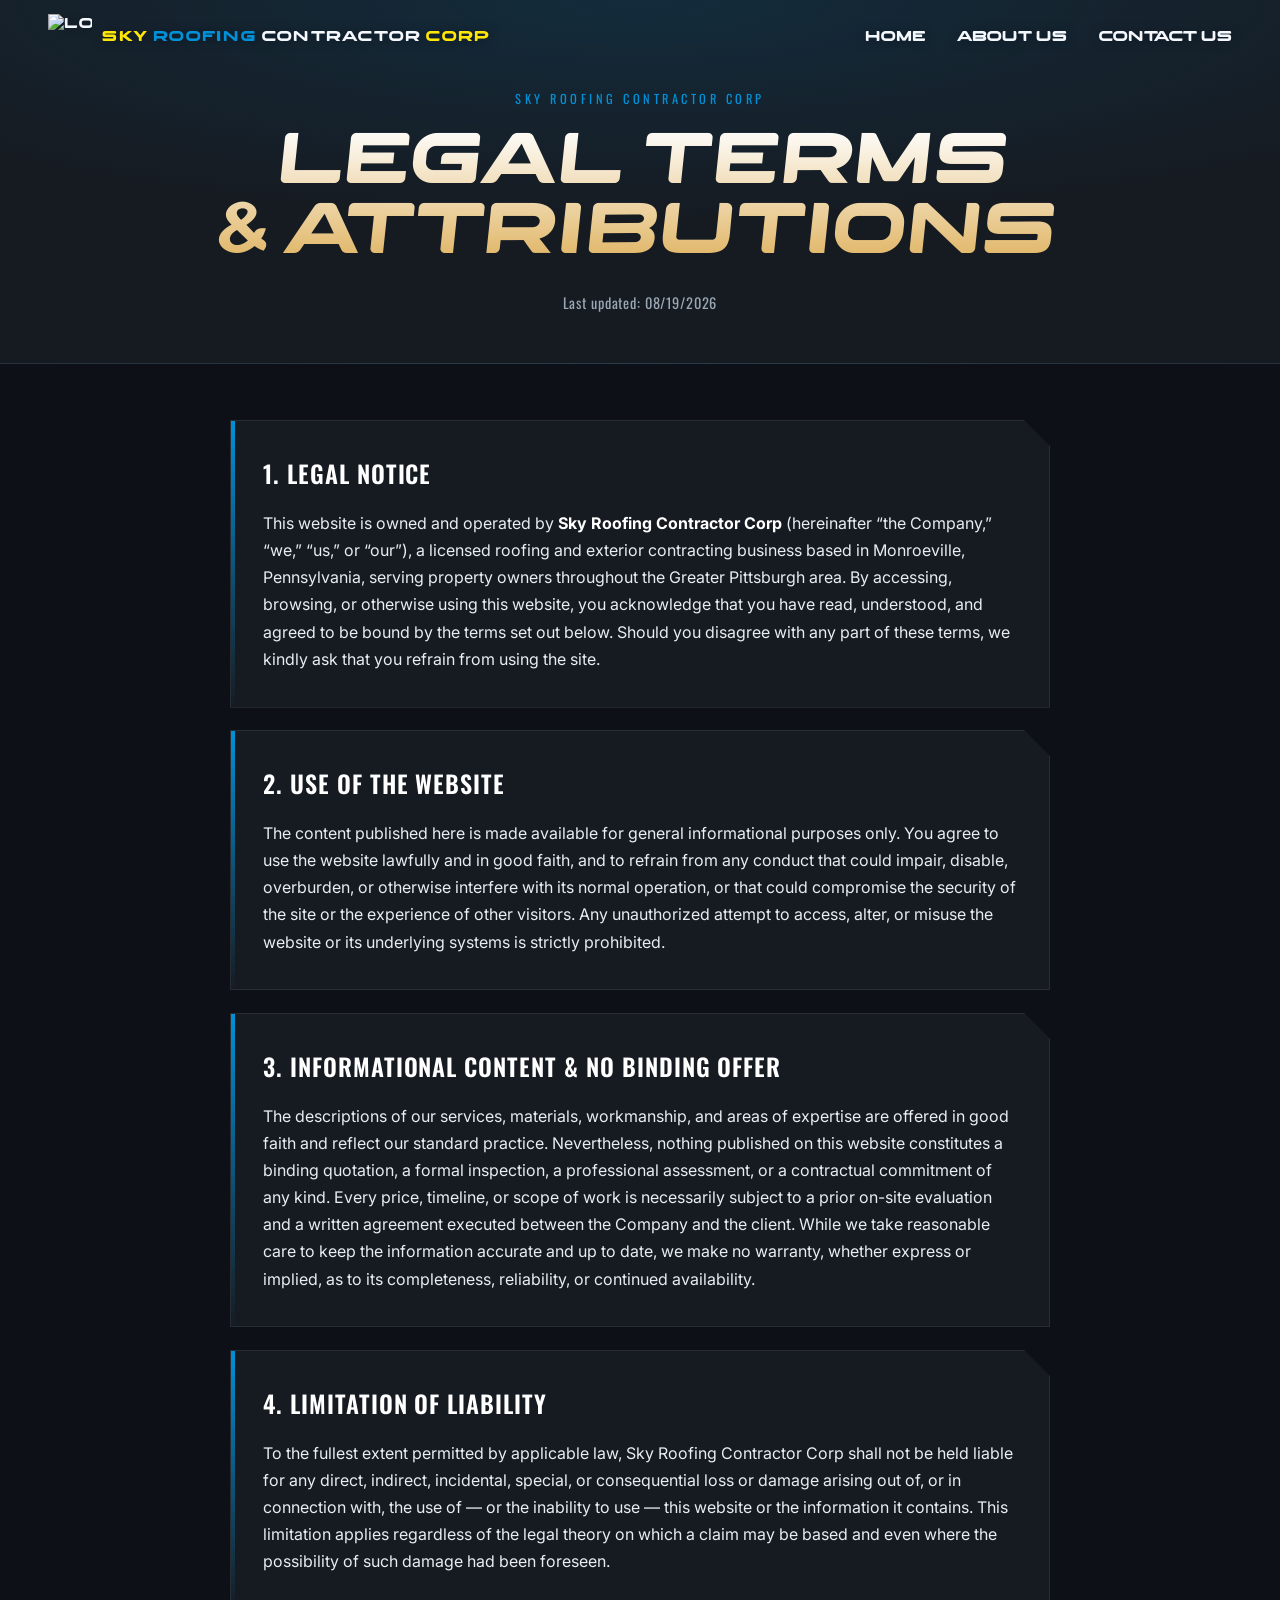
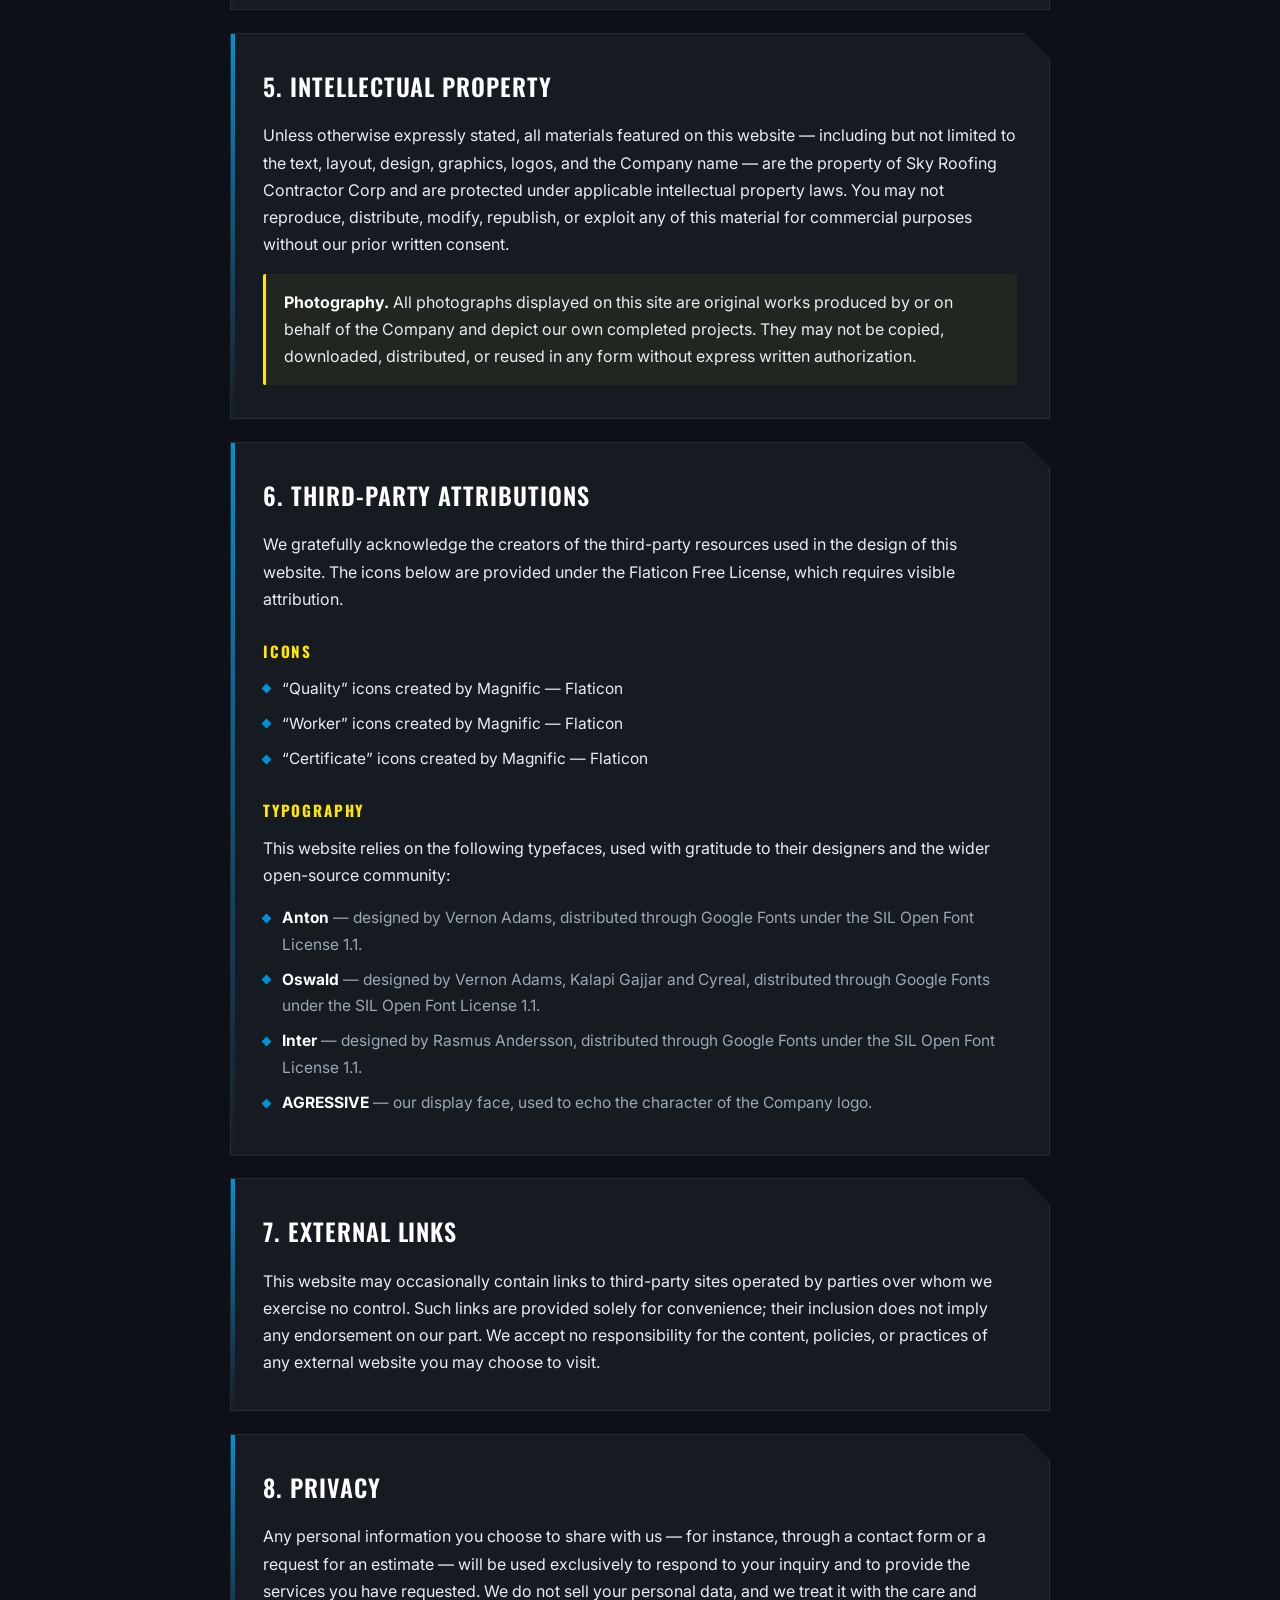
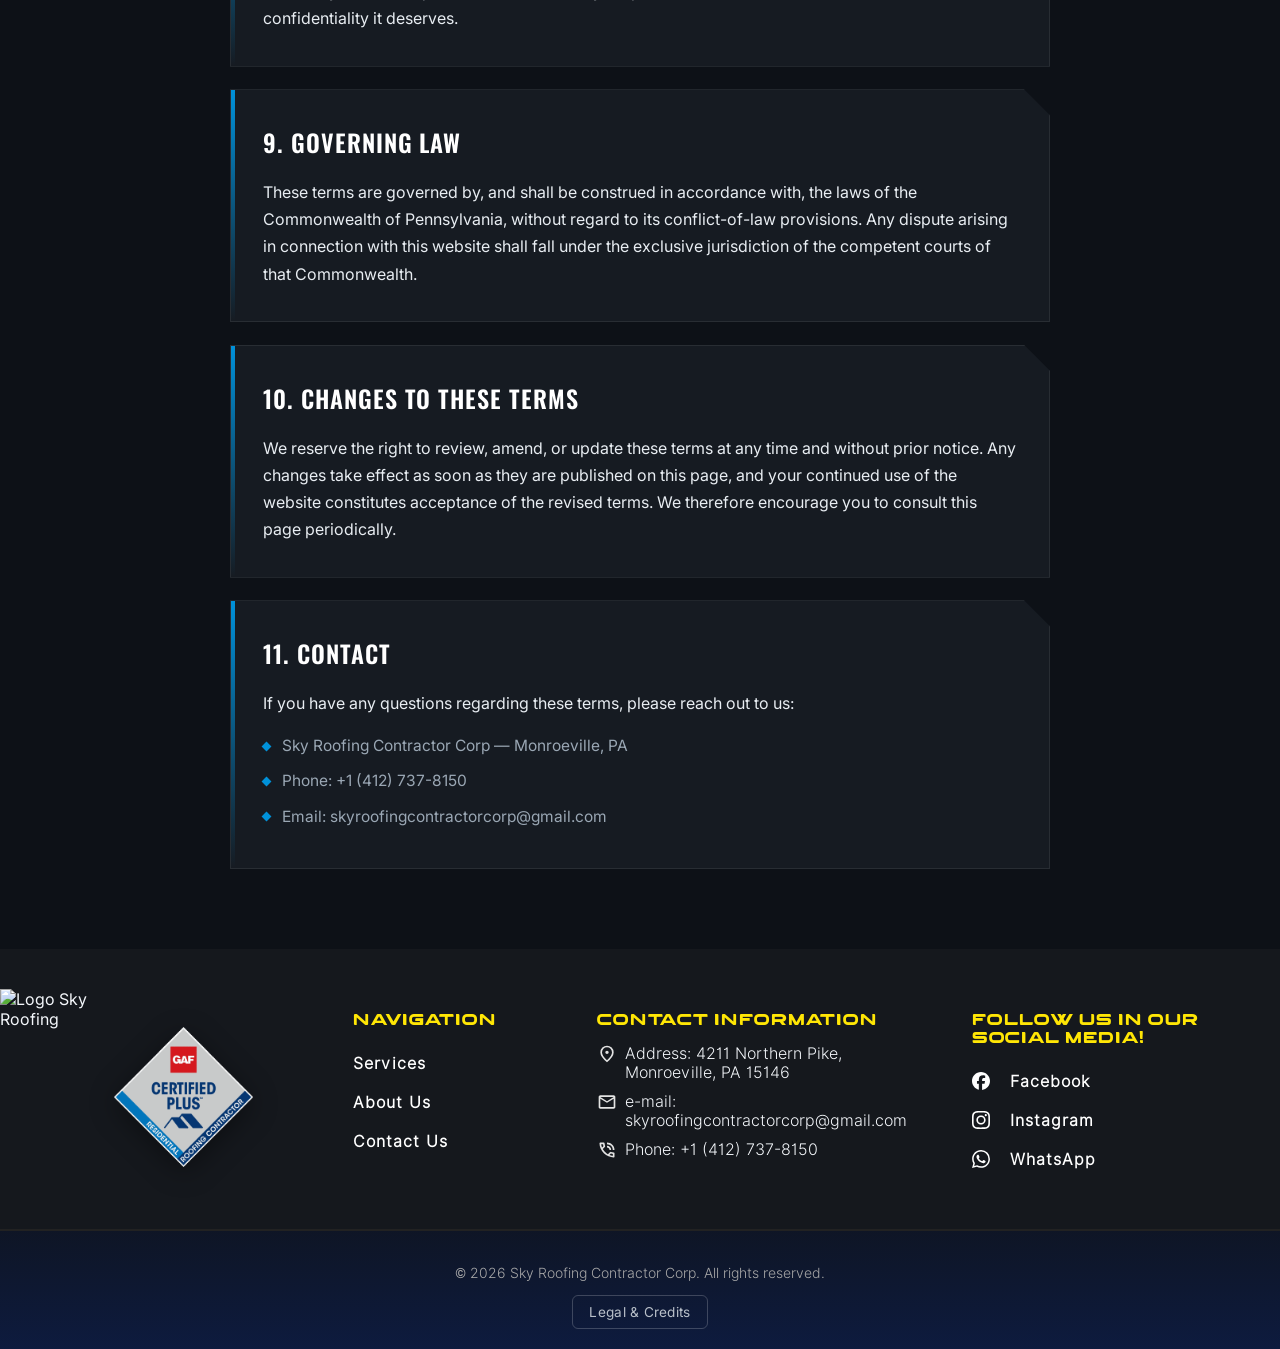
==== commit 85d1aab3: "Añadido de certificación" ====
--- a/frontend/legal.html
+++ b/frontend/legal.html
@@ -217,6 +217,9 @@
         <div class="footer-main">
             <div class="footer-logo">
                 <img src="assets/logos/logo_skyroofing_1.png" alt="Logo Sky Roofing" class="footer-logo-img">
+                <a class="gaf-badge gaf-badge--sm" href="index.html#certificados" aria-label="GAF Certified Plus contractor">
+                    <img src="assets/logos/certificado.png" alt="GAF Certified Plus Residential Roofing Contractor">
+                </a>
             </div>
             <div class="footer-links">
                 <h4>Navigation</h4>
--- a/frontend/style.css
+++ b/frontend/style.css
@@ -520,6 +520,168 @@
     --skew: -15deg;
     transform: skewX(var(--skew));
 }
+
+.certificate {
+    background: linear-gradient(180deg, var(--ink) 0%, var(--steel) 100%);
+    padding: 72px 1.25rem;
+}
+
+.certificate-box {
+    max-width: 720px;
+    margin-inline: auto;
+    text-align: center;
+}
+.certificate-eyebrow {
+    display: inline-flex;
+    align-items: center;
+    gap: 10px;
+    margin: 0 0 10px;
+    font-family: 'Oswald', sans-serif;
+    font-weight: 600;
+    letter-spacing: 0.18em;
+    text-transform: uppercase;
+    font-size: 13px;
+    color: var(--yellow)
+}
+.certificate-eyebrow::before {
+    content: "";
+    width: 28px;
+    height: 2px;
+    background: var(--yellow);
+    display: inline-block;
+}
+.certificate-box h3 {
+    margin: 0 0 28px;
+    font-family: 'AGRESSIVE', sans-serif;
+    font-size: clamp(30px, 5vw, 48px);
+    line-height: 1.05;
+    background: linear-gradient(180deg, #ffe27a 0%, var(--blue) 45%, var(--darkblue) 100%);
+    -webkit-background-clip: text;
+    background-clip: text;
+    color: transparent;
+}
+.certificate-frame {
+    position: relative;
+    width: min(300px, 80%);
+    margin-inline: auto;
+    display: inline-flex;
+    flex-direction: column;
+    align-items: center;
+    gap: 16px;
+    cursor: pointer;
+    transition: transform .3s ease;
+}
+.certificate-frame:hover,
+.certificate-frame:focus-visible {
+    transform: translateY(-6px);
+    outline: none;
+}
+.certificate-frame img {
+    width: 100%;
+    height: auto;
+    display: block;
+    filter: drop-shadow(0 14px 30px rgba(0, 0, 0, .5));
+}
+
+/* "View" prompt as a caption button below the badge */
+.certificate-frame .cert-thumb__label {
+    display: inline-flex;
+    align-items: center;
+    gap: 8px;
+    padding: 10px 20px;
+    border-radius: 999px;
+    background: var(--blue);
+    color: #fff;
+    font-family: 'Oswald', sans-serif;
+    font-weight: 600;
+    text-transform: uppercase;
+    letter-spacing: .08em;
+    font-size: 14px;
+    transition: background .25s ease, color .25s ease;
+}
+.certificate-frame:hover .cert-thumb__label,
+.certificate-frame:focus-visible .cert-thumb__label {
+    background: var(--yellow);
+    color: var(--black);
+}
+ 
+/* ---- Modal (full certificate) ---- */
+.cert-modal {
+    display: none;
+    position: fixed;
+    inset: 0;
+    z-index: 1000;
+    background: rgba(0, 0, 0, .85);
+    padding: 2rem;
+    justify-content: center;
+    align-items: center;
+}
+.cert-modal.open { display: flex; }
+ 
+.cert-modal__content {
+    position: relative;
+    width: min(900px, 100%);
+}
+.cert-modal__content iframe {
+    width: 100%;
+    height: 80vh;
+    border: 3px solid var(--yellow);
+    border-radius: 8px;
+    background: #fff;
+}
+.cert-modal__close {
+    position: absolute;
+    top: -18px;
+    right: -18px;
+    width: 44px;
+    height: 44px;
+    border: none;
+    border-radius: 50%;
+    background: var(--yellow);
+    color: var(--black);
+    font-size: 20px;
+    cursor: pointer;
+    box-shadow: 0 6px 16px rgba(0, 0, 0, .4);
+}
+.cert-fallback {
+    display: block;
+    margin-top: 14px;
+    text-align: center;
+    color: var(--yellow);
+    font-family: 'Oswald', sans-serif;
+    text-decoration: none;
+}
+.cert-fallback:hover { text-decoration: underline; }
+
+/* ---- Reusable GAF badge chip — drop it anywhere ---- */
+.gaf-badge {
+    display: inline-flex;
+    line-height: 0;
+    transition: transform .25s ease;
+}
+.gaf-badge:hover,
+.gaf-badge:focus-visible {
+    transform: translateY(-3px);
+    outline: none;
+}
+.gaf-badge img {
+    display: block;
+    height: auto;
+    filter: drop-shadow(0 6px 14px rgba(0, 0, 0, .4));
+}
+
+.gaf-badge--sm img { width: 64px; }
+.gaf-badge--md img { width: 96px; }
+
+.footer-logo .gaf-badge { margin-top: 16px; }
+
+/* Mobile */
+@media (max-width: 600px) {
+    .certificate { padding: 56px 1rem; }
+    .cert-modal { padding: 1rem; }
+    .cert-modal__content iframe { height: 70vh; }
+}
+
 #testimonios {
     background: radial-gradient(circle at 50% 50%, rgba(14, 15, 18, .85) 100%, rgba(14, 15, 18, .5) 200%),
         url(assets/fondo_gemini_2.png) no-repeat center 100%;
@@ -586,6 +748,7 @@
     gap: 20px;
 }
 .contact-local h3 {
+    padding-top: 20px;
     font-family: 'AGRESSIVE', sans-serif;
     text-transform: uppercase;
     font-size: 24px;
